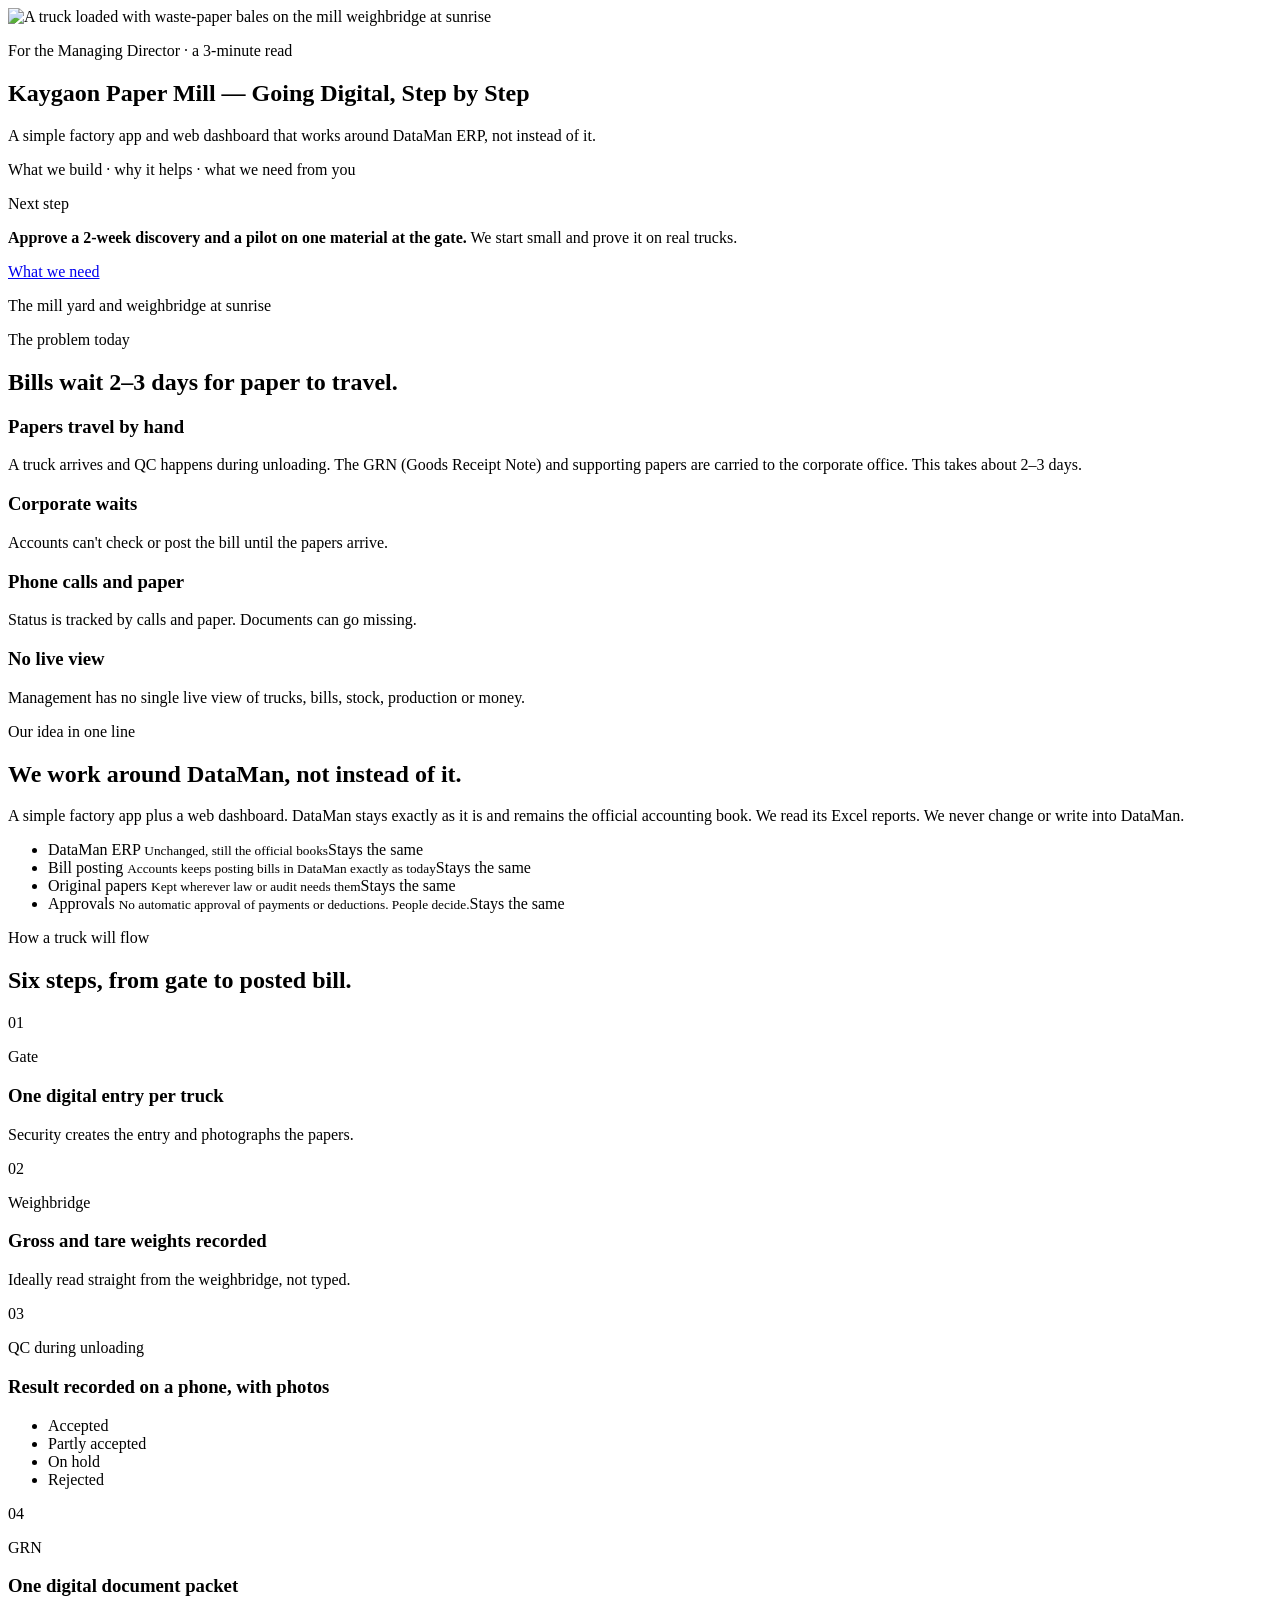
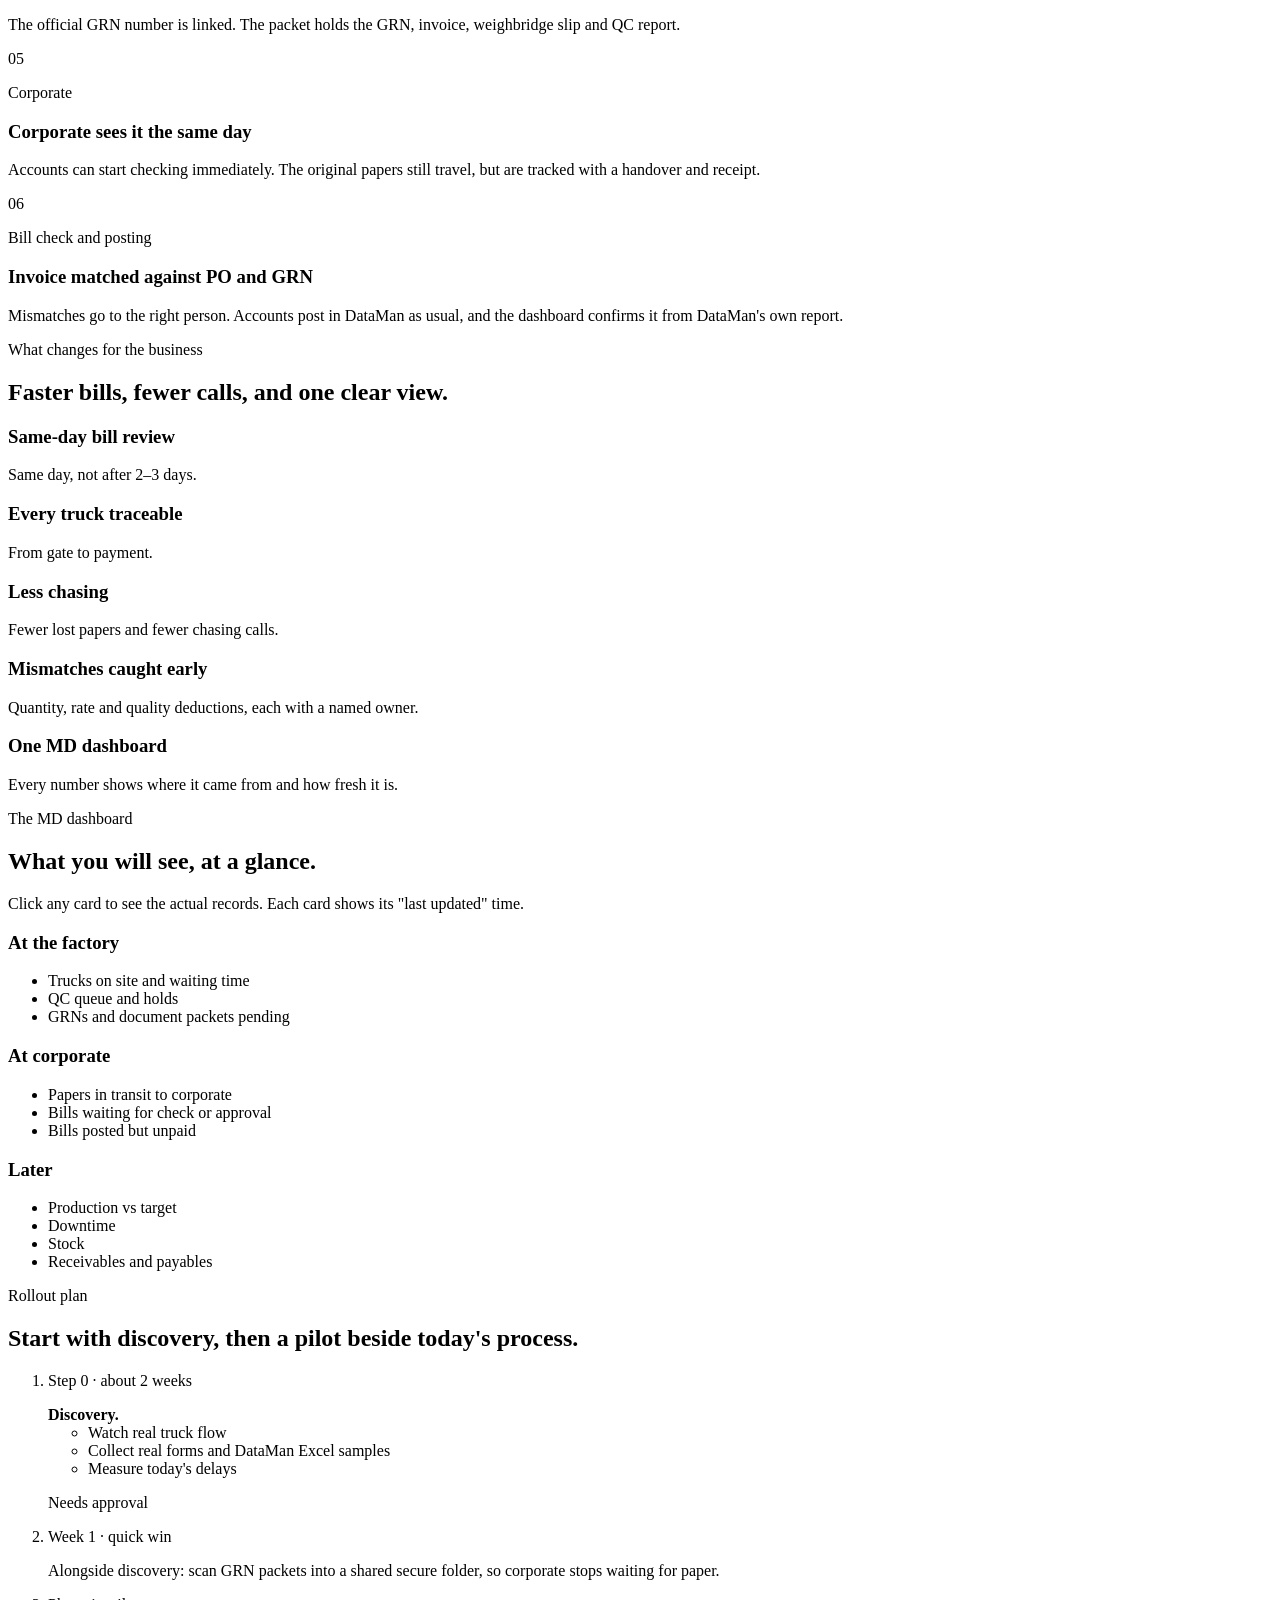
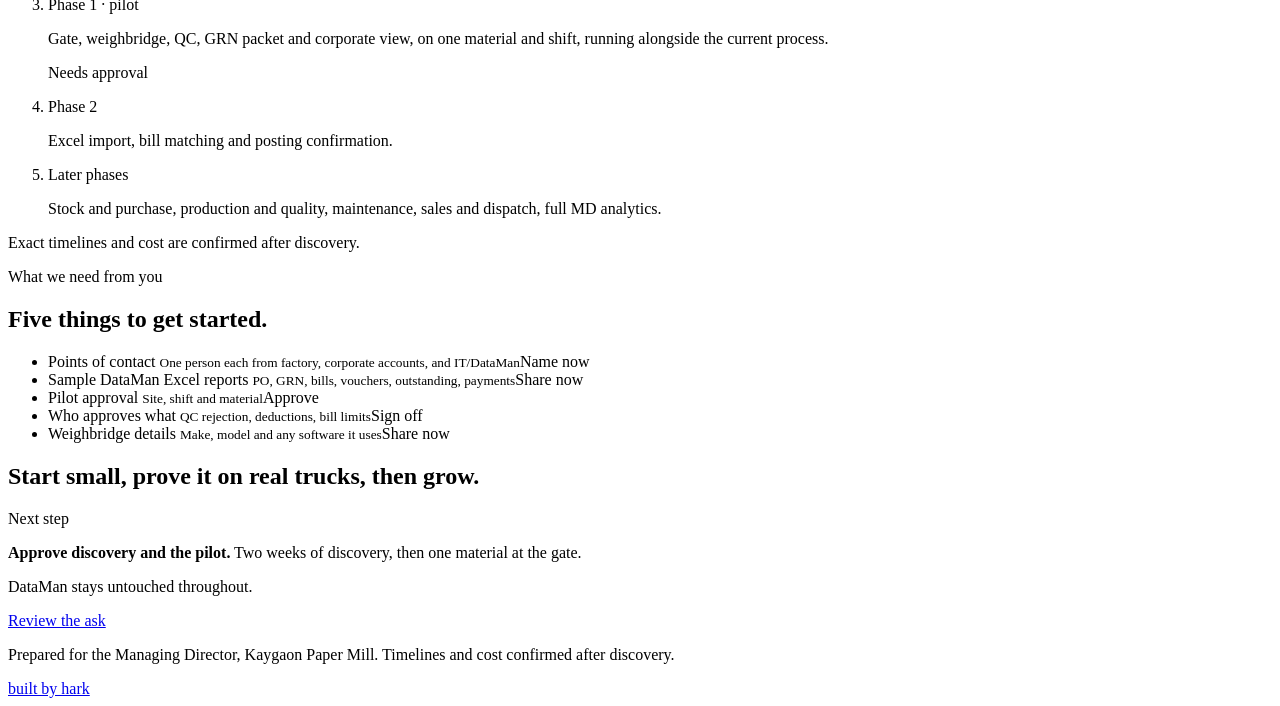
==== md-brief/index.html @ 624773ca "Add md-brief/index.html" ====
<!doctype html>
<html lang="en">
  <head>
    <meta charset="utf-8" />
    <meta name="viewport" content="width=device-width, initial-scale=1" />
    <title>Kaygaon Paper Mill Digitisation Plan</title>
    <link rel="preconnect" href="https://fonts.googleapis.com" />
    <link rel="preconnect" href="https://fonts.gstatic.com" crossorigin />
    <link
      rel="stylesheet"
      href="https://fonts.googleapis.com/css2?family=Geist:wght@400;500;600&family=Geist+Mono:wght@400&display=swap"
    />
    <link rel="stylesheet" href="hark.css" />
    <link rel="stylesheet" href="hark-hero.css" />
  </head>
  <body>
    <div class="page" id="top">
      <header class="nav glass" data-auto></header>
      <main class="main">
        <section class="hero">
          <img class="hero__img" src="hero.png" alt="A truck loaded with waste-paper bales on the mill weighbridge at sunrise" />
          <div class="hero__copy">
            <p class="hero__eyebrow">For the Managing Director · a 3-minute read</p>
            <h1>Kaygaon Paper Mill — Going Digital, Step by Step</h1>
            <p class="hero__sub">A simple factory app and web dashboard that works around DataMan ERP, not instead of it.</p>
            <p class="hero__meta">What we build · why it helps · what we need from you</p>
          </div>
          <aside class="callout" aria-label="Next step">
            <p class="callout__head"><span class="hark-mark" data-size="16"></span> Next step</p>
            <p class="callout__lead">
              <strong>Approve a 2-week discovery and a pilot on one material at the gate.</strong> We start small and prove it on real trucks.
            </p>
            <a class="btn" href="#ask">What we need</a>
          </aside>
          <p class="hero__credit">The mill yard and weighbridge at sunrise</p>
        </section>

        <section class="section" id="problem" data-nav="Problem">
          <div class="head">
            <p class="head__eyebrow">The problem today</p>
            <h2>Bills wait 2–3 days for paper to travel.</h2>
          </div>
          <div class="cards">
            <div>
              <h3>Papers travel by hand</h3>
              <p>A truck arrives and QC happens during unloading. The GRN (Goods Receipt Note) and supporting papers are carried to the corporate office. This takes about 2–3 days.</p>
            </div>
            <div>
              <h3>Corporate waits</h3>
              <p>Accounts can't check or post the bill until the papers arrive.</p>
            </div>
            <div>
              <h3>Phone calls and paper</h3>
              <p>Status is tracked by calls and paper. Documents can go missing.</p>
            </div>
            <div>
              <h3>No live view</h3>
              <p>Management has no single live view of trucks, bills, stock, production or money.</p>
            </div>
          </div>
        </section>

        <section class="section" id="idea" data-nav="Idea">
          <div class="head">
            <p class="head__eyebrow">Our idea in one line</p>
            <h2>We work around DataMan, not instead of it.</h2>
            <p class="head__sub">A simple factory app plus a web dashboard. DataMan stays exactly as it is and remains the official accounting book. We read its Excel reports. We never change or write into DataMan.</p>
          </div>
          <ul class="checklist">
            <li>
              <span class="checklist__item">DataMan ERP <small>Unchanged, still the official books</small></span
              ><span class="chip">Stays the same</span>
            </li>
            <li>
              <span class="checklist__item">Bill posting <small>Accounts keeps posting bills in DataMan exactly as today</small></span
              ><span class="chip">Stays the same</span>
            </li>
            <li>
              <span class="checklist__item">Original papers <small>Kept wherever law or audit needs them</small></span
              ><span class="chip">Stays the same</span>
            </li>
            <li>
              <span class="checklist__item">Approvals <small>No automatic approval of payments or deductions. People decide.</small></span
              ><span class="chip">Stays the same</span>
            </li>
          </ul>
        </section>

        <section class="section" id="flow" data-nav="Truck flow">
          <div class="head">
            <p class="head__eyebrow">How a truck will flow</p>
            <h2>Six steps, from gate to posted bill.</h2>
          </div>
          <div class="steps">
            <article class="step">
              <div class="step__intro"><p class="step__num">01</p><p class="step__eyebrow">Gate</p></div>
              <div>
                <h3>One digital entry per truck</h3>
                <p>Security creates the entry and photographs the papers.</p>
              </div>
            </article>
            <article class="step">
              <div class="step__intro"><p class="step__num">02</p><p class="step__eyebrow">Weighbridge</p></div>
              <div>
                <h3>Gross and tare weights recorded</h3>
                <p>Ideally read straight from the weighbridge, not typed.</p>
              </div>
            </article>
            <article class="step">
              <div class="step__intro"><p class="step__num">03</p><p class="step__eyebrow">QC during unloading</p></div>
              <div>
                <h3>Result recorded on a phone, with photos</h3>
                <ul class="step__pills">
                  <li>Accepted</li>
                  <li>Partly accepted</li>
                  <li>On hold</li>
                  <li>Rejected</li>
                </ul>
              </div>
            </article>
            <article class="step">
              <div class="step__intro"><p class="step__num">04</p><p class="step__eyebrow">GRN</p></div>
              <div>
                <h3>One digital document packet</h3>
                <p>The official GRN number is linked. The packet holds the GRN, invoice, weighbridge slip and QC report.</p>
              </div>
            </article>
            <article class="step">
              <div class="step__intro"><p class="step__num">05</p><p class="step__eyebrow">Corporate</p></div>
              <div>
                <h3>Corporate sees it the same day</h3>
                <p>Accounts can start checking immediately. The original papers still travel, but are tracked with a handover and receipt.</p>
              </div>
            </article>
            <article class="step">
              <div class="step__intro"><p class="step__num">06</p><p class="step__eyebrow">Bill check and posting</p></div>
              <div>
                <h3>Invoice matched against PO and GRN</h3>
                <p>Mismatches go to the right person. Accounts post in DataMan as usual, and the dashboard confirms it from DataMan's own report.</p>
              </div>
            </article>
          </div>
        </section>

        <section class="section" id="benefits" data-nav="Benefits">
          <div class="head">
            <p class="head__eyebrow">What changes for the business</p>
            <h2>Faster bills, fewer calls, and one clear view.</h2>
          </div>
          <div class="cards">
            <div>
              <h3>Same-day bill review</h3>
              <p class="quote">Same day, not after 2–3 days.</p>
            </div>
            <div>
              <h3>Every truck traceable</h3>
              <p>From gate to payment.</p>
            </div>
            <div>
              <h3>Less chasing</h3>
              <p>Fewer lost papers and fewer chasing calls.</p>
            </div>
            <div>
              <h3>Mismatches caught early</h3>
              <p>Quantity, rate and quality deductions, each with a named owner.</p>
            </div>
            <div>
              <h3>One MD dashboard</h3>
              <p>Every number shows where it came from and how fresh it is.</p>
            </div>
          </div>
        </section>

        <section class="section" id="dashboard" data-nav="Dashboard">
          <div class="head">
            <p class="head__eyebrow">The MD dashboard</p>
            <h2>What you will see, at a glance.</h2>
            <p class="head__sub">Click any card to see the actual records. Each card shows its "last updated" time.</p>
          </div>
          <div class="cards">
            <div>
              <h3>At the factory</h3>
              <ul>
                <li>Trucks on site and waiting time</li>
                <li>QC queue and holds</li>
                <li>GRNs and document packets pending</li>
              </ul>
            </div>
            <div>
              <h3>At corporate</h3>
              <ul>
                <li>Papers in transit to corporate</li>
                <li>Bills waiting for check or approval</li>
                <li>Bills posted but unpaid</li>
              </ul>
            </div>
            <div>
              <h3>Later</h3>
              <ul>
                <li>Production vs target</li>
                <li>Downtime</li>
                <li>Stock</li>
                <li>Receivables and payables</li>
              </ul>
            </div>
          </div>
        </section>

        <section class="section" id="rollout" data-nav="Rollout">
          <div class="head">
            <p class="head__eyebrow">Rollout plan</p>
            <h2>Start with discovery, then a pilot beside today's process.</h2>
          </div>
          <ol class="timeline">
            <li class="is-current">
              <p class="timeline__when">Step 0 · about 2 weeks</p>
              <div class="timeline__what">
                <strong>Discovery.</strong>
                <ul>
                  <li>Watch real truck flow</li>
                  <li>Collect real forms and DataMan Excel samples</li>
                  <li>Measure today's delays</li>
                </ul>
              </div>
              <p><span class="chip chip--solid">Needs approval</span></p>
            </li>
            <li class="is-current">
              <p class="timeline__when">Week 1 · quick win</p>
              <div class="timeline__what">Alongside discovery: scan GRN packets into a shared secure folder, so corporate stops waiting for paper.</div>
            </li>
            <li>
              <p class="timeline__when">Phase 1 · pilot</p>
              <div class="timeline__what">Gate, weighbridge, QC, GRN packet and corporate view, on one material and shift, running alongside the current process.</div>
              <p><span class="chip">Needs approval</span></p>
            </li>
            <li>
              <p class="timeline__when">Phase 2</p>
              <div class="timeline__what">Excel import, bill matching and posting confirmation.</div>
            </li>
            <li>
              <p class="timeline__when">Later phases</p>
              <div class="timeline__what">Stock and purchase, production and quality, maintenance, sales and dispatch, full MD analytics.</div>
            </li>
          </ol>
          <p class="fineprint">Exact timelines and cost are confirmed after discovery.</p>
        </section>

        <section class="section" id="ask" data-nav="Our ask">
          <div class="head">
            <p class="head__eyebrow">What we need from you</p>
            <h2>Five things to get started.</h2>
          </div>
          <ul class="checklist">
            <li>
              <span class="checklist__item">Points of contact <small>One person each from factory, corporate accounts, and IT/DataMan</small></span
              ><span class="chip chip--solid">Name now</span>
            </li>
            <li>
              <span class="checklist__item">Sample DataMan Excel reports <small>PO, GRN, bills, vouchers, outstanding, payments</small></span
              ><span class="chip chip--solid">Share now</span>
            </li>
            <li>
              <span class="checklist__item">Pilot approval <small>Site, shift and material</small></span
              ><span class="chip chip--solid">Approve</span>
            </li>
            <li>
              <span class="checklist__item">Who approves what <small>QC rejection, deductions, bill limits</small></span
              ><span class="chip chip--solid">Sign off</span>
            </li>
            <li>
              <span class="checklist__item">Weighbridge details <small>Make, model and any software it uses</small></span
              ><span class="chip chip--solid">Share now</span>
            </li>
          </ul>
        </section>

        <section class="section" id="next" data-nav="Next step">
          <div class="head">
            <h2>Start small, prove it on real trucks, then grow.</h2>
          </div>
          <aside class="callout" aria-label="Next step">
            <p class="callout__head">Next step</p>
            <p class="callout__lead"><strong>Approve discovery and the pilot.</strong> Two weeks of discovery, then one material at the gate.</p>
            <p class="fineprint">DataMan stays untouched throughout.</p>
            <a class="btn" href="#ask">Review the ask</a>
          </aside>
        </section>
      </main>
      <footer class="foot">
        <p>Prepared for the Managing Director, Kaygaon Paper Mill. Timelines and cost confirmed after discovery.</p>
        <nav aria-label="Back to sections" data-auto></nav>
        <a class="badge" href="https://hark.com/" target="_blank" rel="noopener"
          ><span class="hark-mark"></span><span>built by hark</span></a
        >
      </footer>
    </div>
    <script src="hark.js"></script>
  </body>
</html>
---- md-brief/hark-hero.css ----
.hero:not(:has(.hero__img)) { background-image: url("[data-uri]"); }
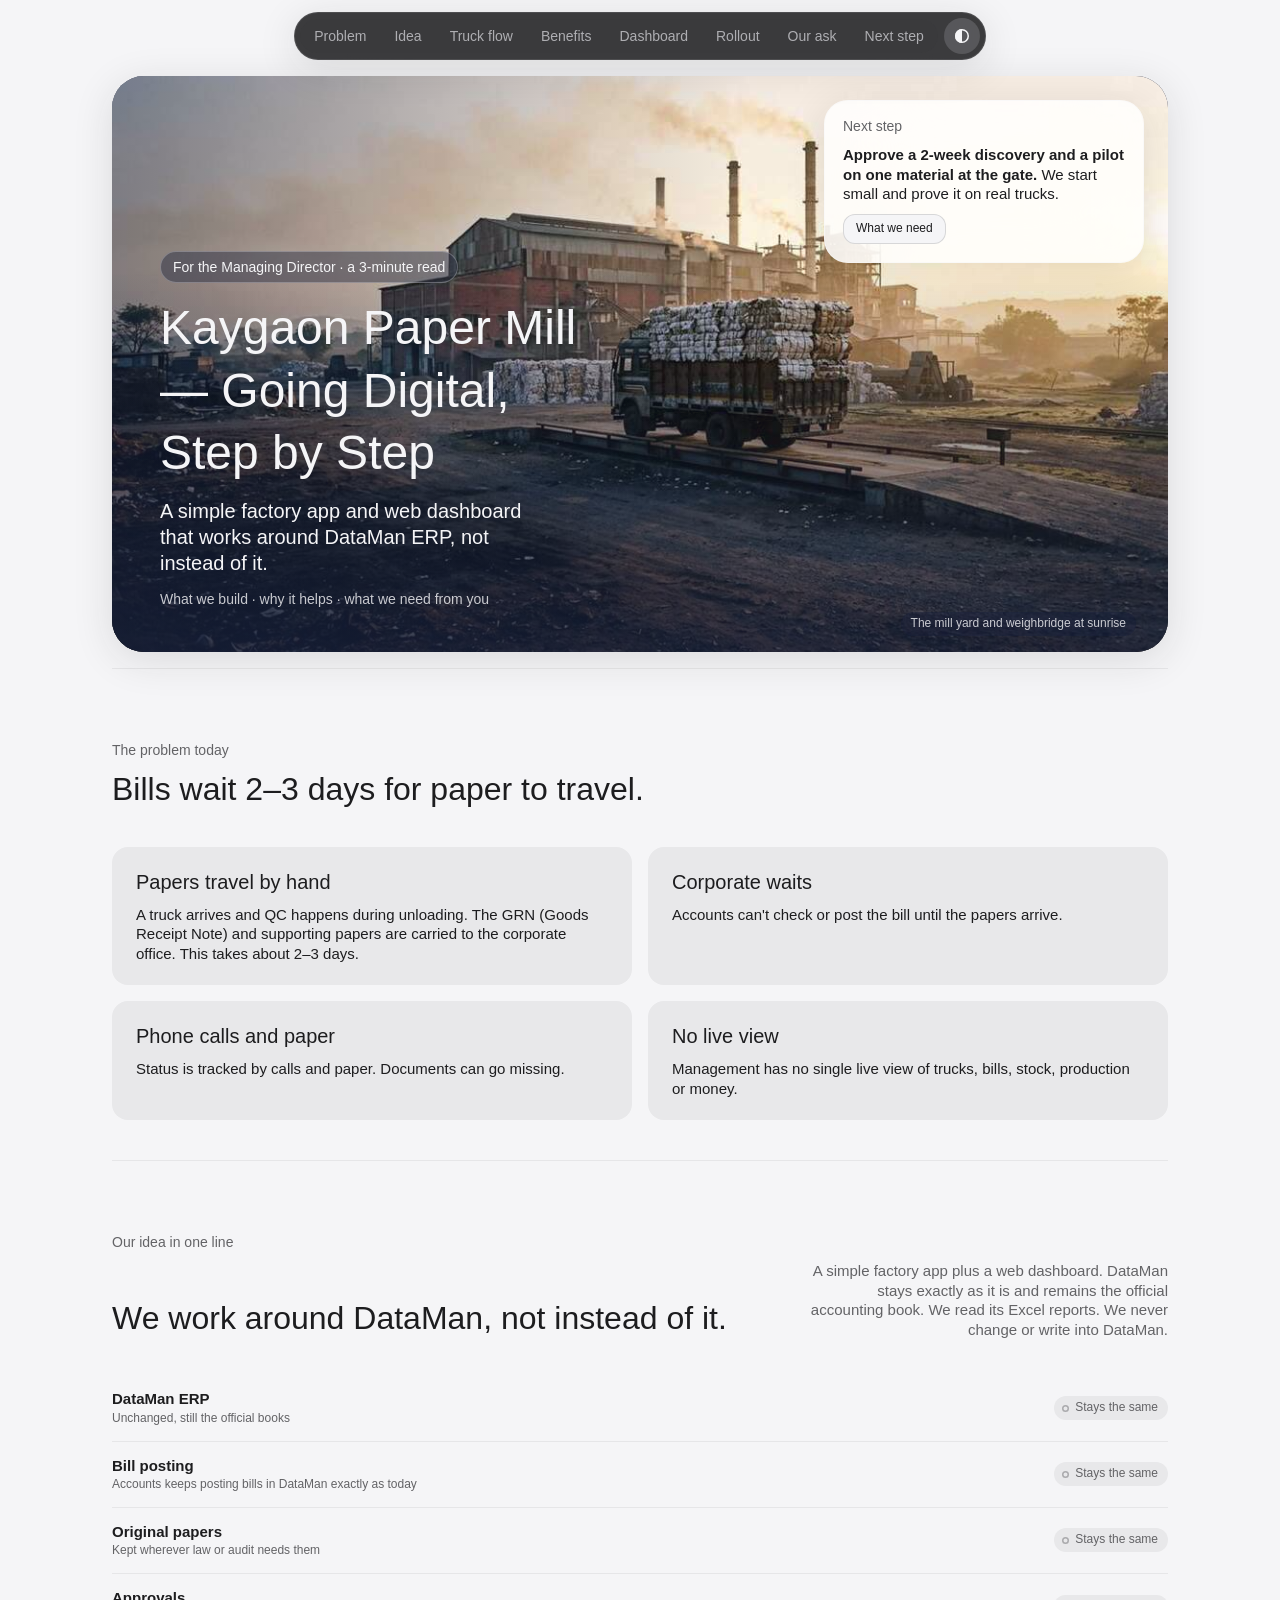
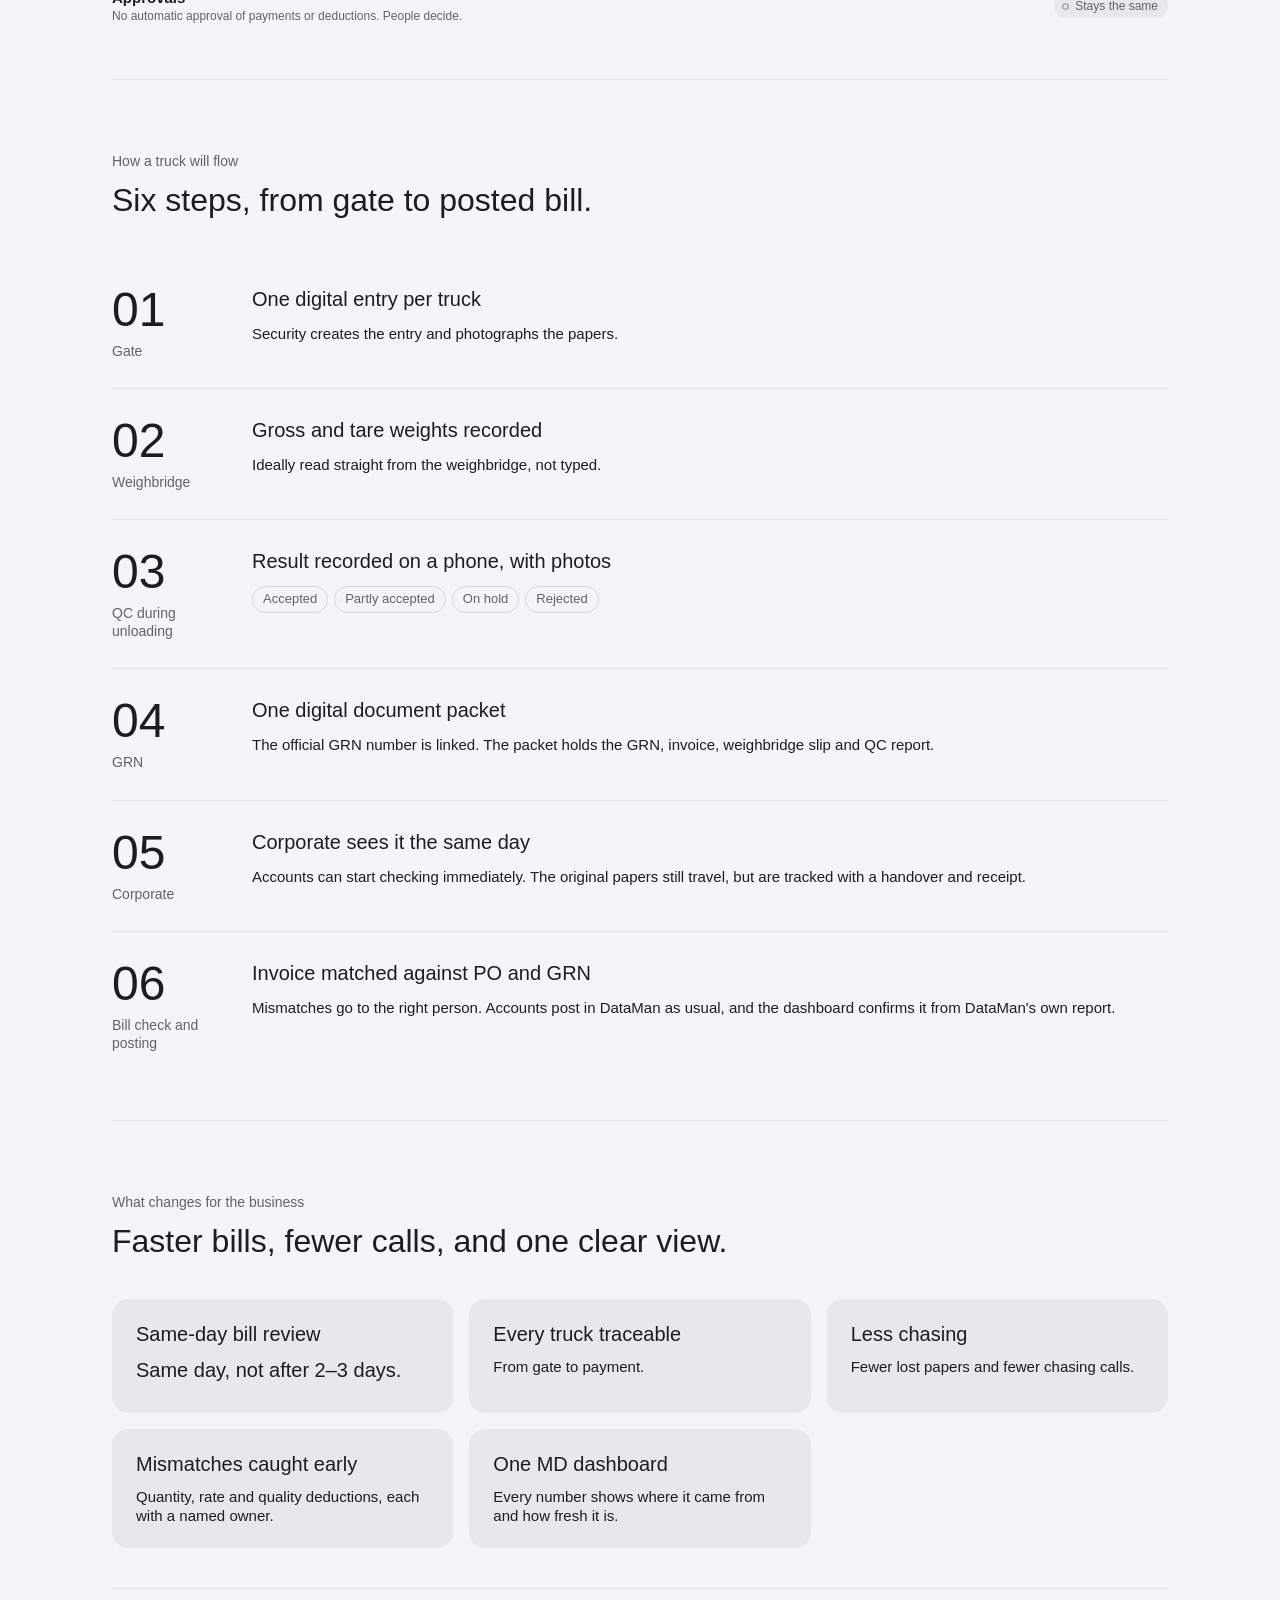
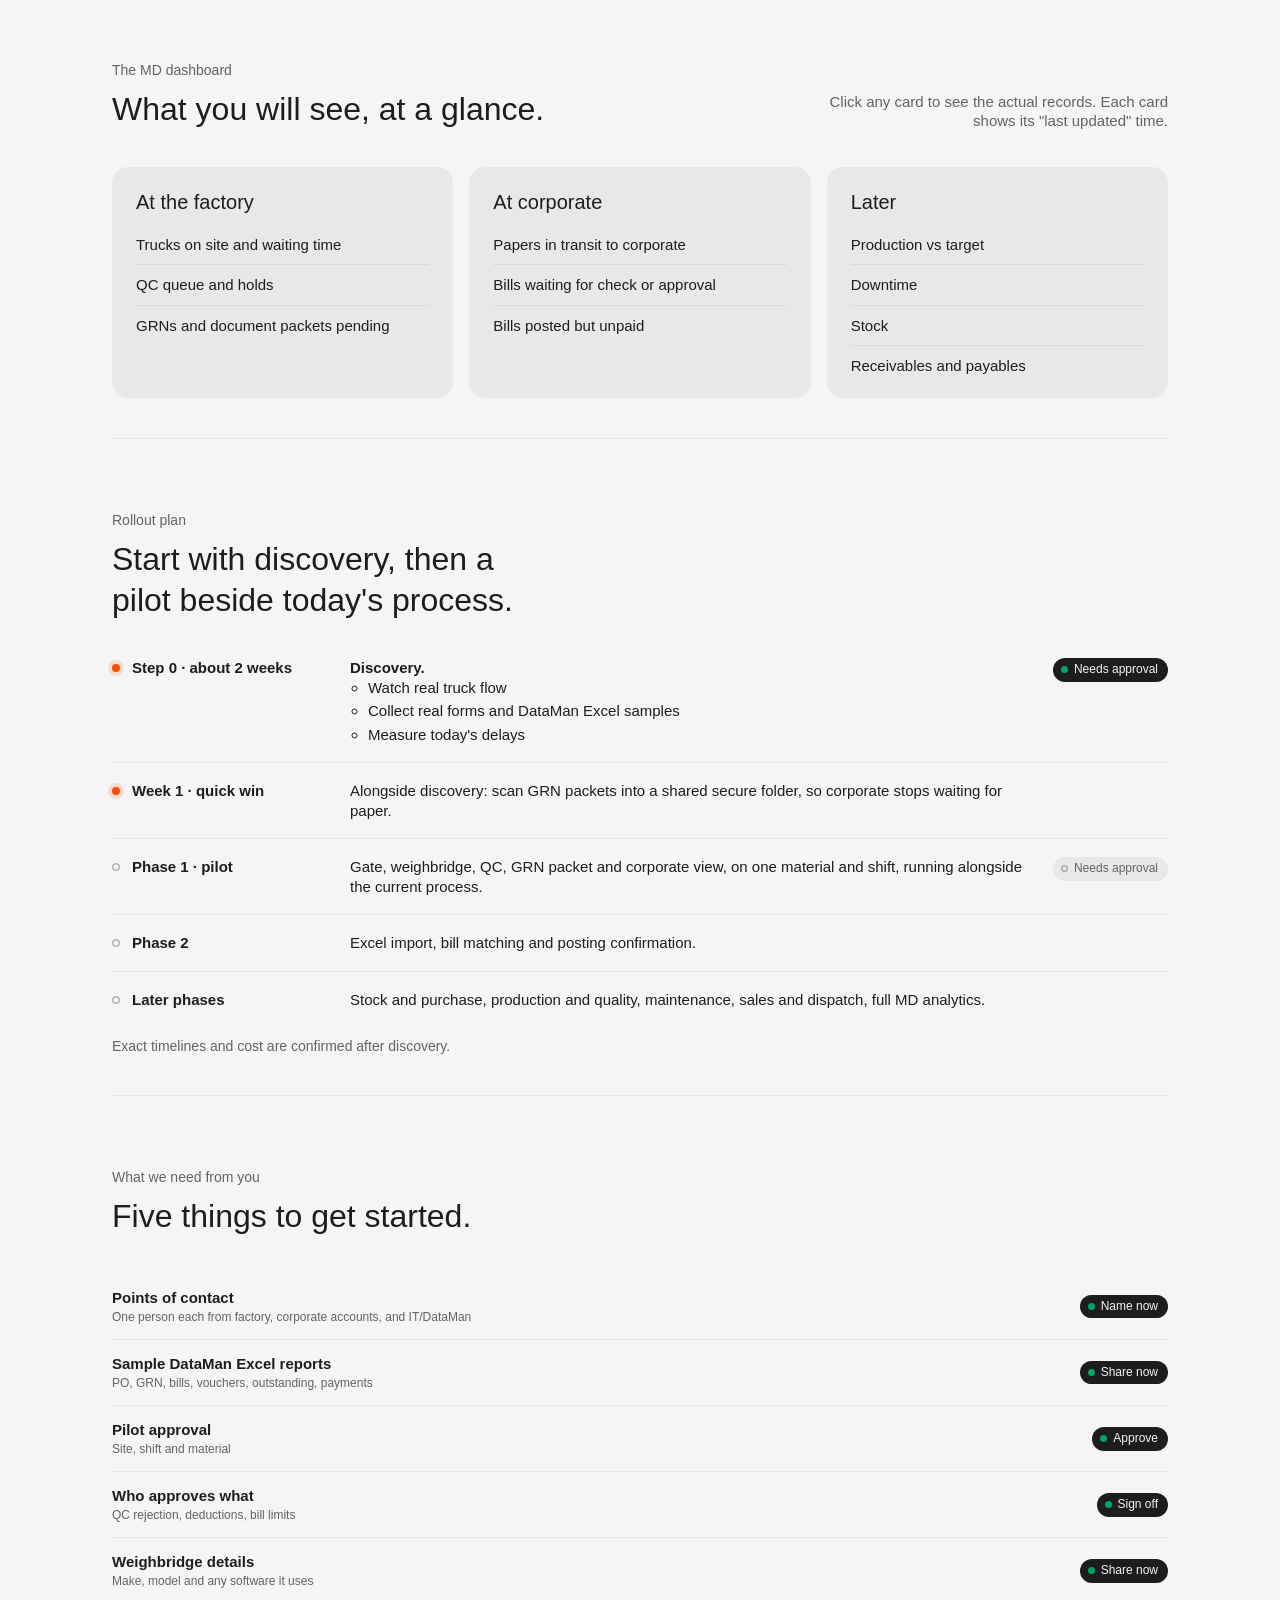
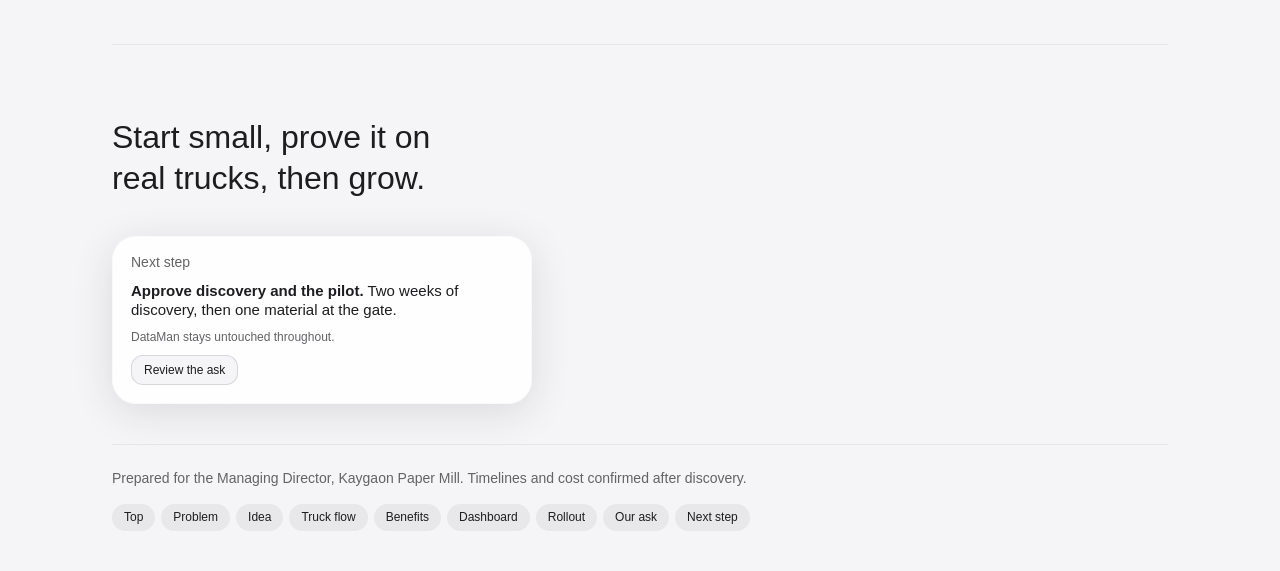
==== commit b8f3f08b: "Update md-brief/index.html" ====
--- a/md-brief/index.html
+++ b/md-brief/index.html
@@ -10,15 +10,15 @@
       rel="stylesheet"
       href="https://fonts.googleapis.com/css2?family=Geist:wght@400;500;600&family=Geist+Mono:wght@400&display=swap"
     />
-    <link rel="stylesheet" href="hark.css" />
-    <link rel="stylesheet" href="hark-hero.css" />
+    <link rel="stylesheet" href="ui.css" />
+    <link rel="stylesheet" href="hero.css" />
   </head>
   <body>
     <div class="page" id="top">
       <header class="nav glass" data-auto></header>
       <main class="main">
         <section class="hero">
-          <img class="hero__img" src="hero.png" alt="A truck loaded with waste-paper bales on the mill weighbridge at sunrise" />
+          <img class="hero__img" src="hero.jpg" alt="A truck loaded with waste-paper bales on the mill weighbridge at sunrise" />
           <div class="hero__copy">
             <p class="hero__eyebrow">For the Managing Director · a 3-minute read</p>
             <h1>Kaygaon Paper Mill — Going Digital, Step by Step</h1>
@@ -26,7 +26,7 @@
             <p class="hero__meta">What we build · why it helps · what we need from you</p>
           </div>
           <aside class="callout" aria-label="Next step">
-            <p class="callout__head"><span class="hark-mark" data-size="16"></span> Next step</p>
+            <p class="callout__head">Next step</p>
             <p class="callout__lead">
               <strong>Approve a 2-week discovery and a pilot on one material at the gate.</strong> We start small and prove it on real trucks.
             </p>
@@ -289,11 +289,8 @@
       <footer class="foot">
         <p>Prepared for the Managing Director, Kaygaon Paper Mill. Timelines and cost confirmed after discovery.</p>
         <nav aria-label="Back to sections" data-auto></nav>
-        <a class="badge" href="https://hark.com/" target="_blank" rel="noopener"
-          ><span class="hark-mark"></span><span>built by hark</span></a
-        >
       </footer>
     </div>
-    <script src="hark.js"></script>
+    <script src="ui.js"></script>
   </body>
 </html>
--- a/md-brief/ui.css
+++ b/md-brief/ui.css
@@ -0,0 +1,689 @@
+/* Design tokens and component styles. Each component's rules follow its @component comment. style-gates: data */
+
+/* @component foundations */
+:root {
+  color-scheme: light dark;
+
+  --text-primary: light-dark(#1d1d1f, #f5f5f7);         /* body text */
+  --text-secondary: light-dark(#636366, #a1a1a6);       /* supporting grey text */
+  --text-tertiary: light-dark(#1d1d1f4d, #f5f5f74d);    /* hollow dots, faint marks; never body text */
+  --text-primary-on: light-dark(#f5f5f7, #1d1d1f);      /* text on --fill-primary */
+  --text-secondary-on: light-dark(#aeaeb2, #5c5c60);    /* grey text on --fill-primary */
+  --fill-primary: light-dark(#1d1d1f, #f5f5f7);         /* the strong fill: solid chips, the nav, the badge */
+  --fill-primary-on: light-dark(#f5f5f7, #1d1d1f);      /* the page background */
+  --fill-secondary: light-dark(#1d1d1f80, #f5f5f780);
+  --fill-tertiary: light-dark(#e8e8ea, #2a2a2d);        /* the grey card, panel and row tint */
+  --fill-segment: light-dark(#3a3a3c, #e2e2e4);         /* the nav's tab track */
+  --fill-system-green: #00a665;                         /* status: done, ready */
+  --fill-system-orange: #ff4d00;                        /* status: now, current */
+  --fill-system-red: light-dark(#da2f35, #f1555b);      /* status: blocked, error */
+  --transparent-primary: light-dark(#1d1d1f4d, #f5f5f74d);
+  --stroke-primary: light-dark(#1d1d1f24, #f5f5f724);   /* strong hairline */
+  --stroke-secondary: light-dark(#1d1d1f12, #f5f5f712); /* faint hairline between rows */
+  --stroke-primary-on: light-dark(#f5f5f71a, #1d1d1f1a);
+  --stroke-composer: light-dark(#f5f5f780, #1d1d1f80);  /* the callout's glass edge */
+  --stroke-system-orange: #ff4d0026;
+  --hover-wash: light-dark(#1d1d1f0d, #f5f5f70d);
+  --hover-wash-primary-on: light-dark(#f9f9fa26, #1d1d1f14);
+
+  /* The hero is light text over a dark photo in both themes. */
+  --hero-surface: #161f39;
+  --hero-text: #f5f5f7;
+  --hero-text-muted: #f5f5f7cc;
+  --hero-scrim-strong: rgb(22 31 57 / 0.78);
+  --hero-scrim-soft: rgb(22 31 57 / 0.3);
+  --hero-scrim-side: rgb(22 31 57 / 0.45);
+  --hero-glass: rgb(22 31 57 / 0.42);
+  --hero-glass-faint: rgb(22 31 57 / 0.35);
+  --hero-glass-stroke: rgb(245 245 247 / 0.28);
+
+  --mat-regular: light-dark(rgb(255 255 255 / 0.56), rgb(29 29 31 / 0.55));
+  --mat-thin: light-dark(rgb(255 255 255 / 0.22), rgb(29 29 31 / 0.4));
+  --mat-agent: light-dark(rgb(255 255 255 / 0.84), rgb(29 29 31 / 0.66));
+  --mat-inverse: color-mix(in srgb, var(--fill-primary) 86%, transparent);  /* the nav: dark on light, light on dark */
+  --ui-blur: blur(50px) saturate(1.6);
+  --ui-shadow: 0 8px 40px #1d1d1f1f;
+
+  --sans: "GT Standard", "GT Standard L", "Geist", -apple-system, BlinkMacSystemFont, "Helvetica Neue", sans-serif;
+  --lh: 1.3;                                            /* every text style is 130% */
+  --weight-light: 300;
+  --weight-regular: 400;
+  --weight-medium: 500;
+  --weight-bold: 600;
+  --size-caption: 12px;                                 /* the smallest text allowed */
+  --size-meta: 13px;
+  --size-small: 14px;
+  --size-body: 15px;
+  --size-prose: 16px;
+  --size-heading: 20px;
+  --size-figure: clamp(24px, 3vw, 32px);
+  --size-title: clamp(26px, 3vw, 32px);
+  --size-display: clamp(34px, 5vw, 48px);
+  --size-lede: clamp(16px, 1.7vw, 20px);
+
+  --type-caption: var(--weight-regular) var(--size-caption)/var(--lh) var(--sans);
+  --type-tag: var(--weight-medium) var(--size-caption)/var(--lh) var(--sans);
+  --type-small: var(--weight-regular) var(--size-small)/var(--lh) var(--sans);
+  --type-label: var(--weight-medium) var(--size-small)/var(--lh) var(--sans);
+  --type-body: var(--weight-regular) var(--size-body)/var(--lh) var(--sans);
+  --type-body-strong: var(--weight-medium) var(--size-body)/var(--lh) var(--sans);
+  --type-heading: var(--weight-medium) var(--size-heading)/var(--lh) var(--sans);
+  --type-lede: var(--weight-medium) var(--size-lede)/var(--lh) var(--sans);
+  --type-figure: var(--weight-regular) var(--size-figure)/var(--lh) var(--sans);
+  --type-title: var(--weight-regular) var(--size-title)/var(--lh) var(--sans);
+  --type-display: var(--weight-medium) var(--size-display)/var(--lh) var(--sans);
+  --type-numeral: var(--weight-regular) 48px/1 var(--sans);
+
+  --r-s: 12px;
+  --r-m: 16px;
+  --r-l: 24px;
+  --r-xl: 32px;
+  --r-pill: 100px;
+
+  --ease-out: cubic-bezier(0.23, 1, 0.32, 1);
+  --dur-quick: 160ms;
+  --dur-draw: 1400ms;
+
+  --page-max: 1120px;
+  --gutter: clamp(16px, 3vw, 32px);                     /* the page's side padding */
+  --tap: 44px;                                          /* the smallest touch target */
+}
+:root[data-theme="light"] { color-scheme: light; }
+:root[data-theme="dark"] { color-scheme: dark; }
+
+* { box-sizing: border-box; }
+html { -webkit-text-size-adjust: 100%; scroll-behavior: smooth; }
+@media (prefers-reduced-motion: reduce) { html { scroll-behavior: auto; } }
+
+body {
+  margin: 0;
+  background: var(--fill-primary-on);
+  color: var(--text-primary);
+  font: var(--type-body);
+  -webkit-font-smoothing: antialiased;
+  overflow-x: hidden;
+}
+
+img { max-width: 100%; display: block; }
+figure { margin-inline: 0; }
+a { color: inherit; }
+b, strong { font-weight: var(--weight-bold); }
+p { margin: 0; text-wrap: pretty; }
+h1, h2, h3 { margin: 0; text-wrap: balance; }
+small { font-size: max(var(--size-caption), 0.85em); }
+.sub { color: var(--text-secondary); }
+
+:focus-visible { outline: 2px solid var(--fill-primary); outline-offset: 3px; border-radius: 6px; }
+
+/* @component page */
+.page {
+  max-width: var(--page-max);
+  margin: 0 auto;
+  padding-inline: var(--gutter);
+  padding-block: 12px 40px;
+  display: grid;
+  grid-template-columns: minmax(0, 1fr);
+  gap: 16px;
+}
+.main { display: grid; grid-template-columns: minmax(0, 1fr); gap: 16px; min-width: 0; }
+
+.glass {
+  background: var(--mat-inverse);
+  -webkit-backdrop-filter: var(--ui-blur);
+  backdrop-filter: var(--ui-blur);
+  border: 1px solid var(--stroke-primary-on);
+}
+.nav {
+  position: sticky;
+  top: calc(env(safe-area-inset-top, 0px) + 12px);
+  z-index: 20;
+  justify-self: center;
+  max-width: 100%;
+  display: flex;
+  align-items: center;
+  gap: 6px;
+  padding: 5px;
+  border-radius: var(--r-pill);
+  box-shadow: var(--ui-shadow);
+}
+.nav :focus-visible { outline-color: var(--fill-primary-on); }
+.seg {
+  display: flex;
+  min-width: 0;
+  overflow-x: auto;
+  scrollbar-width: none;
+  border-radius: var(--r-pill);
+  background: var(--fill-segment);
+}
+.seg::-webkit-scrollbar { display: none; }
+.seg a {
+  flex: none;
+  padding: 8px 14px;
+  border-radius: var(--r-pill);
+  font: var(--type-label);
+  color: var(--text-secondary-on);
+  text-decoration: none;
+  white-space: nowrap;
+}
+.seg a:hover { color: var(--text-primary-on); }
+/* The active tab carries its own fill so its text is measured against it. */
+.seg a[aria-current="true"] { background: var(--fill-primary-on); color: var(--text-primary); }
+.theme-btn {
+  flex: none;
+  width: 36px; height: 36px;
+  display: grid;
+  place-items: center;
+  border: 0;
+  border-radius: 50%;
+  background: var(--hover-wash-primary-on);
+  color: var(--text-primary-on);
+  cursor: pointer;
+}
+.theme-btn:hover { box-shadow: inset 0 0 0 100px var(--hover-wash-primary-on); }
+.theme-btn::before { content: ""; width: 14px; height: 14px; border-radius: 50%; box-shadow: inset 0 0 0 1.5px currentColor; background: linear-gradient(to right, light-dark(currentColor, transparent) 50%, light-dark(transparent, currentColor) 50%); }
+@media (max-width: 599px) {
+  .seg a { display: flex; align-items: center; min-height: var(--tap); }
+  .theme-btn { width: var(--tap); height: var(--tap); }
+}
+
+/* @component footer */
+.foot {
+  display: flex;
+  flex-wrap: wrap;
+  align-items: center;
+  justify-content: space-between;
+  gap: 16px 24px;
+  padding-top: 24px;
+  border-top: 1px solid var(--stroke-secondary);
+  font-size: var(--size-small);
+  color: var(--text-secondary);
+}
+.foot strong { color: var(--text-primary); }
+.foot nav { display: flex; flex-wrap: wrap; gap: 6px; }
+.foot nav a {
+  padding: 6px 12px;
+  border-radius: var(--r-pill);
+  background: var(--fill-tertiary);
+  color: var(--text-primary);
+  font: var(--type-tag);
+  text-decoration: none;
+}
+.foot nav a:hover { box-shadow: inset 0 0 0 100px var(--hover-wash); }
+.badge {
+  display: inline-flex;
+  align-items: center;
+  gap: 10px;
+  padding: 12px 16px;
+  border-radius: var(--r-xl);
+  background: var(--fill-primary);
+  color: var(--text-primary-on);
+  box-shadow: var(--ui-shadow);
+  font: var(--weight-medium) var(--size-body)/1.1 var(--sans);
+  text-decoration: none;
+}
+.badge:hover { box-shadow: var(--ui-shadow), inset 0 0 0 100px var(--hover-wash-primary-on); }
+.brand-mark { display: inline-grid; place-items: center; }
+.brand-mark svg { display: block; }
+@media (max-width: 599px) {
+  .foot nav a { display: inline-flex; align-items: center; min-height: var(--tap); min-width: var(--tap); }
+  .badge { min-height: var(--tap); }
+}
+
+/* @component chip */
+.chip {
+  display: inline-flex;
+  align-items: center;
+  gap: 6px;
+  padding: 4px 10px 4px 8px;
+  border-radius: var(--r-pill);
+  font: var(--type-tag);
+  max-width: 100%;
+  background: var(--fill-tertiary);
+  color: var(--text-secondary);
+  vertical-align: middle;
+}
+.chip::before {
+  content: "";
+  width: 7px; height: 7px;
+  border-radius: 50%;
+  flex: none;
+  box-shadow: inset 0 0 0 1.5px var(--text-tertiary);
+}
+.chip--solid { background: var(--fill-primary); color: var(--text-primary-on); }
+.chip--solid::before { background: var(--fill-system-green); box-shadow: none; }
+td .chip { white-space: nowrap; }
+/* @component dot */
+.dot {
+  display: inline-flex;
+  align-items: center;
+  gap: 6px;
+  margin-top: 4px;
+  font: var(--type-tag);
+  color: var(--text-primary);
+}
+.dot::before { content: ""; width: 7px; height: 7px; border-radius: 50%; background: var(--fill-system-green); }
+tbody th .dot { display: flex; width: fit-content; }
+/* @component pill */
+.pill {
+  display: inline-block;
+  padding: 1px 8px;
+  border-radius: var(--r-pill);
+  background: var(--fill-tertiary);
+  color: var(--text-secondary);
+  font: var(--type-tag);
+  white-space: normal;
+  vertical-align: 1px;
+}
+/* @component button, link and links */
+.btn {
+  display: inline-flex;
+  align-items: center;
+  gap: 6px;
+  min-height: 30px;
+  padding: 5px 12px;
+  border-radius: var(--r-s);
+  background: var(--fill-primary-on);
+  color: var(--text-primary);
+  border: 1px solid var(--stroke-primary);
+  font: var(--type-tag);
+  text-decoration: none;
+  max-width: 100%;
+  transition: box-shadow var(--dur-quick) ease;
+}
+.btn:hover { box-shadow: inset 0 0 0 100px var(--hover-wash); }
+.btn[target="_blank"]::after { content: "\2197"; font-size: 11px; color: var(--text-secondary); }
+.link {
+  color: var(--text-primary);
+  text-decoration: underline;
+  text-decoration-color: var(--stroke-primary);
+  text-underline-offset: 3px;
+  max-width: 100%;
+  overflow-wrap: anywhere;
+}
+.link:hover { text-decoration-color: currentColor; }
+.links { display: flex; flex-wrap: wrap; gap: 8px; }
+@media (pointer: coarse), (max-width: 599px) { .btn { min-height: var(--tap); padding-inline: 14px; } }
+@media (max-width: 599px) {
+  .link { display: inline-flex; align-items: center; min-width: var(--tap); min-height: var(--tap); margin: -13px 0; vertical-align: middle; }
+}
+/* @component text and fineprint */
+.prose { display: grid; gap: 12px; max-width: 68ch; font-size: var(--size-prose); }
+.fineprint { font-size: var(--size-small); color: var(--text-secondary); max-width: 70ch; }
+/* @component hero */
+.hero {
+  position: relative;
+  min-height: clamp(460px, 64vh, 660px);
+  border-radius: var(--r-xl);
+  overflow: hidden;
+  display: flex;
+  align-items: flex-end;
+  color: var(--hero-text);
+  isolation: isolate;
+  box-shadow: var(--ui-shadow);
+  background: var(--hero-surface);
+}
+/* Without a photo the hero is as tall as its copy, so the callout sits beside the copy instead of over it. */
+.hero:not(:has(.hero__img)) { min-height: 0; background: var(--hero-surface) center / cover no-repeat; }
+.hero:not(:has(.hero__img))::after { background: linear-gradient(to right, var(--hero-scrim-side) 0%, transparent 60%); }
+@media (min-width: 761px) {
+  .hero:not(:has(.hero__img)) > .callout { position: static; flex: none; align-self: flex-start; margin: clamp(16px, 2.4vw, 24px) clamp(16px, 2.4vw, 24px) clamp(16px, 2.4vw, 24px) auto; }
+}
+.hero__img {
+  position: absolute;
+  inset: 0;
+  width: 100%;
+  height: 100%;
+  object-fit: cover;
+  object-position: 40% 60%;
+  z-index: -2;
+}
+.hero::after {
+  content: "";
+  position: absolute;
+  inset: 0;
+  z-index: -1;
+  background:
+    linear-gradient(to top, var(--hero-scrim-strong) 0%, var(--hero-scrim-soft) 42%, transparent 66%),
+    linear-gradient(to right, var(--hero-scrim-side) 0%, transparent 60%);
+}
+.hero__copy {
+  display: grid;
+  gap: 14px;
+  max-width: 40rem;
+  padding: clamp(24px, 4vw, 48px);
+  padding-bottom: clamp(28px, 3.4vw, 44px);
+}
+.hero__eyebrow {
+  justify-self: start;
+  padding: 6px 12px;
+  border-radius: var(--r-pill);
+  background: var(--hero-glass);
+  border: 1px solid var(--hero-glass-stroke);
+  -webkit-backdrop-filter: var(--ui-blur);
+  backdrop-filter: var(--ui-blur);
+  font: var(--type-label);
+}
+.hero h1 { font: var(--type-display); letter-spacing: 0; }
+.hero h1 em { font-style: normal; }
+.hero__sub { font: var(--type-lede); max-width: 34ch; }
+.hero__meta { font-size: var(--size-small); color: var(--hero-text-muted); }
+.hero__credit {
+  position: absolute;
+  right: clamp(20px, 3vw, 32px);
+  bottom: 16px;
+  padding: 4px 10px;
+  border-radius: var(--r-pill);
+  background: var(--hero-glass-faint);
+  -webkit-backdrop-filter: var(--ui-blur);
+  backdrop-filter: var(--ui-blur);
+  font: var(--type-caption);
+  color: var(--hero-text-muted);
+}
+.hero > .callout {
+  position: absolute;
+  top: clamp(16px, 2.4vw, 24px);
+  right: clamp(16px, 2.4vw, 24px);
+  width: min(320px, calc(100% - 32px));
+}
+@media (max-width: 760px) {
+  .hero { flex-direction: column; justify-content: flex-end; align-items: stretch; min-height: 0; }
+  .hero__img { object-position: 22% 50%; }
+  .hero__copy { padding-top: 260px; padding-bottom: 28px; }
+  .hero:not(:has(.hero__img)) .hero__copy { padding-top: clamp(24px, 4vw, 48px); }
+  .hero__credit { top: 16px; right: 16px; bottom: auto; }
+  .hero > .callout { position: static; width: auto; margin: 0 12px 12px; }
+}
+/* @component callout */
+.callout {
+  max-width: 420px;
+  display: grid;
+  gap: 10px;
+  padding: 16px 18px 18px;
+  border-radius: var(--r-l);
+  background: var(--mat-agent);
+  -webkit-backdrop-filter: var(--ui-blur);
+  backdrop-filter: var(--ui-blur);
+  border: 1px solid var(--stroke-composer);
+  box-shadow: var(--ui-shadow);
+  color: var(--text-primary);
+  font-size: var(--size-small);
+}
+.callout__head { display: flex; align-items: center; gap: 8px; color: var(--text-secondary); font-weight: var(--weight-medium); }
+.callout__head svg { color: var(--text-primary); }
+.callout__lead { font-size: var(--size-body); }
+.callout .fineprint { font-size: var(--size-caption); }
+.callout .btn { justify-self: start; }
+/* @component stats */
+.stats { display: grid; grid-auto-flow: column; grid-auto-columns: minmax(0, 1fr); padding-top: 8px; }
+.stat {
+  display: grid;
+  grid-template-rows: 1fr auto;
+  gap: 4px;
+  padding: 12px 24px;
+  border-left: 1px solid var(--stroke-secondary);
+}
+.stat:first-child { border-left: 0; padding-left: 0; }
+.stat__fig { font: var(--type-figure); font-variant-numeric: tabular-nums; }
+.stat__label { font-size: var(--size-small); color: var(--text-secondary); }
+@media (max-width: 760px) {
+  .stats { grid-auto-flow: row; grid-template-columns: auto minmax(0, 1fr); column-gap: 12px; padding-top: 0; }
+  .stat { grid-column: 1 / -1; grid-template-columns: subgrid; align-items: baseline; gap: 12px; padding: 14px 0; border-left: 0; border-top: 1px solid var(--stroke-secondary); }
+  .stat:first-child { border-top: 0; }
+}
+/* @component section */
+.section {
+  padding-block: clamp(40px, 6vw, 72px) clamp(16px, 2vw, 24px);
+  border-top: 1px solid var(--stroke-secondary);
+  scroll-margin-top: calc(env(safe-area-inset-top, 0px) + 72px); /* Clears the sticky .nav: its top offset plus its tallest height, 56px. */
+  min-width: 0;
+}
+.section > * + * { margin-top: clamp(20px, 2.4vw, 28px); }
+.section > .head + * { margin-top: 0; }
+.head {
+  display: grid;
+  grid-template-columns: minmax(0, 1.65fr) minmax(0, 1fr);
+  gap: 10px 40px;
+  align-items: end;
+  margin-bottom: clamp(24px, 3vw, 36px);
+}
+.head__eyebrow { grid-column: 1 / -1; font: var(--type-label); color: var(--text-secondary); }
+.head h2 { font: var(--type-title); }
+.head__sub { justify-self: end; font-size: var(--size-body); color: var(--text-secondary); max-width: 44ch; text-align: right; }
+@media (max-width: 900px) { .head { grid-template-columns: 1fr; } .head__sub { justify-self: start; text-align: left; } }
+/* @component table */
+.table-wrap { margin-inline: -12px; padding-inline: 12px; overflow-x: auto; }
+table { width: 100%; border-collapse: collapse; font: var(--type-small); font-variant-numeric: tabular-nums; }
+caption { text-align: left; font: var(--type-caption); color: var(--text-secondary); padding: 0 0 10px; }
+th, td { text-align: left; vertical-align: top; padding: 12px; border-bottom: 1px solid var(--stroke-secondary); }
+th:first-child, td:first-child { padding-left: 0; }
+th:last-child, td:last-child { padding-right: 0; }
+thead th {
+  font: var(--type-tag);
+  color: var(--text-secondary);
+  border-bottom-color: var(--stroke-primary);
+  padding-top: 0;
+  padding-bottom: 8px;
+  white-space: nowrap;
+}
+tbody th { font-weight: var(--weight-bold); }
+tbody tr:last-child > * { border-bottom: 0; }
+.rowhead { white-space: nowrap; }
+td small, th small { display: block; font: var(--type-caption); color: var(--text-secondary); margin-top: 2px; }
+td.num { font-weight: var(--weight-bold); white-space: nowrap; }
+td.num small { white-space: normal; }
+.muted { color: var(--text-secondary); }
+tr.is-highlight > * { background: var(--fill-tertiary); }
+tr.is-highlight > :first-child { box-shadow: -12px 0 var(--fill-tertiary); }
+tr.is-highlight > :last-child { box-shadow: 12px 0 var(--fill-tertiary); }
+.after-table { margin-top: 20px; padding-inline: 12px; }
+@media (max-width: 599px) {
+  .table-wrap table, .table-wrap tbody, .table-wrap tr, .table-wrap th, .table-wrap td { display: block; }
+  .table-wrap thead { display: none; }
+  .table-wrap caption { display: block; text-align: left; }
+  .table-wrap tbody tr { padding: 12px 0; border-bottom: 1px solid var(--stroke-secondary); }
+  .table-wrap tbody tr.is-highlight { margin-inline: -12px; padding-inline: 12px; background: var(--fill-tertiary); }
+  .table-wrap tbody tr.is-highlight > * { background: none; box-shadow: none; }
+  .table-wrap tbody tr > * { border-bottom: 0; padding: 2px 0; }
+  .table-wrap tbody td.is-empty { display: none; }
+  .table-wrap tbody td[data-label] { display: grid; grid-template-columns: minmax(0, 8em) minmax(0, 1fr); column-gap: 12px; }
+  .table-wrap tbody td[data-label]::before { content: attr(data-label) " "; color: var(--text-secondary); font-size: var(--size-caption); }
+  .rowhead { white-space: normal; }
+}
+/* @component compare */
+.compare { margin-inline: -12px; overflow-x: auto; scroll-snap-type: x mandatory; }
+.compare table { table-layout: fixed; min-width: calc(var(--compare-cols, 3) * 200px); }
+.compare th, .compare td { scroll-snap-align: start; padding-inline: 12px; }
+.compare thead th { font: var(--type-body-strong); color: var(--text-primary); white-space: normal; padding-top: 0; padding-bottom: 14px; border-bottom-color: var(--stroke-secondary); }
+/* On light tiles a white product backdrop blends into the grey. */
+.compare__media { position: relative; display: grid; grid-template: minmax(0, 1fr) / minmax(0, 1fr); place-items: center; width: 100%; aspect-ratio: 4 / 3; max-height: 240px; margin: 0 0 12px; padding: 16px; border-radius: var(--r-m); background: var(--fill-tertiary); }
+.compare__media img { max-width: 100%; max-height: 100%; mix-blend-mode: multiply; }
+.compare thead th > .chip { display: flex; width: fit-content; margin-top: 8px; }
+.compare:has(.compare__media) thead th:not(:has(.compare__media))::before { content: ""; display: block; width: 100%; aspect-ratio: 4 / 3; max-height: 240px; margin-bottom: 12px; border-radius: var(--r-m); background: var(--fill-tertiary); }
+:root[data-theme="dark"] .compare__media img { mix-blend-mode: normal; border-radius: var(--r-s); }
+@media (prefers-color-scheme: dark) { :root:not([data-theme="light"]) .compare__media img { mix-blend-mode: normal; border-radius: var(--r-s); } }
+/* The header column shrinks to nothing on screen but stays in the table, so screen readers keep each value's row header. */
+.js .compare tbody th[scope="row"], .js .compare thead td:first-child { width: 0; padding: 0; border: 0; overflow: hidden; clip-path: inset(50%); white-space: nowrap; }
+.js .compare td[data-label]::before { content: attr(data-label); content: attr(data-label) / ""; display: block; margin-bottom: 4px; font: var(--type-caption); color: var(--text-secondary); }
+@media (max-width: 599px) { .compare table { min-width: calc(var(--compare-cols, 3) * 68vw); } }
+/* @component steps */
+.step {
+  display: grid;
+  grid-template-columns: 112px minmax(0, 1fr) minmax(220px, 0.78fr);
+  gap: 16px 28px;
+  padding: 28px 0;
+  border-bottom: 1px solid var(--stroke-secondary);
+}
+.step > * { min-width: 0; }
+.steps > .step:last-child { border-bottom: 0; }
+.step p + p { margin-top: 8px; }
+.step__num { font: var(--type-numeral); color: var(--text-primary); font-variant-numeric: tabular-nums; }
+.step__eyebrow { margin-top: 8px; font: var(--type-label); color: var(--text-secondary); }
+.step h3 { font: var(--type-heading); margin-bottom: 12px; }
+.step__pills { list-style: none; margin: 0 0 14px; padding: 0; display: flex; flex-wrap: wrap; gap: 6px; }
+.step__pills li {
+  padding: 4px 10px;
+  border-radius: var(--r-pill);
+  border: 1px solid var(--stroke-primary);
+  font-size: var(--size-meta);
+  color: var(--text-secondary);
+  max-width: 100%;
+}
+.step__pills b { color: var(--text-primary); font-weight: var(--weight-bold); }
+.step__panel {
+  align-self: start;
+  margin: 0;
+  padding: 16px 18px;
+  border-radius: var(--r-m);
+  background: var(--fill-tertiary);
+  font-size: var(--size-small);
+}
+.step__panel dt { font-size: var(--size-caption); color: var(--text-secondary); margin-bottom: 2px; }
+.step__panel dd { margin: 0 0 12px; }
+.step__panel dd:last-child { margin-bottom: 0; }
+.step__panel .fineprint { display: block; margin-top: 6px; font-size: var(--size-caption); }
+.step__panel .btn { margin-top: 8px; }
+.step__figure { grid-column: 2 / span 2; margin: 0; }
+.step__figure img { width: 100%; height: clamp(200px, 26vw, 320px); object-fit: cover; border-radius: var(--r-m); }
+.step__figure figcaption { font-size: var(--size-caption); color: var(--text-secondary); padding-top: 10px; }
+@media (min-width: 901px) {
+  .step:not(:has(> .step__panel)) { grid-template-columns: 112px minmax(0, 1fr); }
+  .step:not(:has(> .step__panel)) > .step__figure { grid-column: 2; }
+}
+@media (max-width: 900px) {
+  .step { grid-template-columns: minmax(0, 1fr); gap: 14px; }
+  .step__figure { grid-column: 1; }
+  .step__intro { display: flex; align-items: baseline; gap: 14px; }
+  .step__num { font-size: 40px; }
+  .step__eyebrow { margin-top: 0; }
+}
+/* @component checklist */
+.checklist { display: grid; grid-template-columns: minmax(0, 1.4fr) auto minmax(0, 1fr); column-gap: 20px; list-style: none; margin: 0; padding: 0; }
+.checklist:not(:has(.checklist__note)) { grid-template-columns: minmax(0, 1fr) auto; }
+.checklist > li {
+  display: grid;
+  grid-column: 1 / -1;
+  grid-template-columns: subgrid;
+  row-gap: 8px;
+  align-items: center;
+  padding: 14px 0;
+  border-bottom: 1px solid var(--stroke-secondary);
+}
+.checklist > li:last-child { border-bottom: 0; }
+.checklist__item { grid-column: 1; font-weight: var(--weight-bold); }
+.checklist > li > .chip { grid-column: 2; justify-self: start; }
+.checklist:not(:has(.checklist__note)) > li > .chip { justify-self: end; }
+.checklist__item small { display: block; font-weight: var(--weight-regular); font-size: var(--size-caption); color: var(--text-secondary); margin-top: 2px; }
+.checklist__note { grid-column: 3; font-size: var(--size-small); color: var(--text-secondary); }
+.checklist > li.is-done .checklist__item { text-decoration: line-through; text-decoration-color: var(--text-tertiary); }
+@media (max-width: 760px) {
+  .checklist { grid-template-columns: minmax(0, 1fr) auto; }
+  .checklist > li > .chip { justify-self: end; }
+  .checklist__note { grid-column: 1 / -1; }
+}
+/* @component breakdown */
+.breakdown { max-width: 720px; }
+@media (min-width: 901px) { .section > .breakdown, .section > .aside { max-width: calc((100% - 40px) * 1.65 / 2.65); } }
+.breakdown dl { margin: 0; }
+.breakdown .row {
+  display: flex;
+  align-items: baseline;
+  justify-content: space-between;
+  gap: 16px;
+  padding: 14px 0;
+  border-bottom: 1px solid var(--stroke-secondary);
+}
+.breakdown dt { font-size: var(--size-body); }
+.breakdown dt small { display: block; color: var(--text-secondary); font-size: var(--size-meta); margin-top: 2px; }
+.breakdown dd { margin: 0; font-weight: var(--weight-bold); font-size: var(--size-body); white-space: nowrap; font-variant-numeric: tabular-nums; }
+.breakdown .row--total {
+  margin-top: -1px;
+  padding: 18px 0 0;
+  border-top: 1px solid var(--stroke-primary);
+  border-bottom: 0;
+  flex-wrap: wrap;
+  align-items: baseline;
+}
+.breakdown .row--total dt { font: var(--type-body-strong); }
+.breakdown .row--total dd { font: var(--type-figure); white-space: normal; }
+.breakdown .fineprint { margin-top: 16px; }
+/* @component pair */
+.pair { display: grid; grid-template-columns: repeat(2, minmax(0, 1fr)); gap: clamp(20px, 3vw, 40px); align-items: start; }
+.pair:has(> :is(.callout, .aside):last-child) { grid-template-columns: minmax(0, 1.65fr) minmax(0, 1fr); column-gap: 40px; }
+.pair > .callout { max-width: none; }
+@media (max-width: 760px) { .pair, .pair:has(> :is(.callout, .aside):last-child) { grid-template-columns: minmax(0, 1fr); } }
+/* @component timeline */
+.timeline { display: grid; grid-template-columns: 210px minmax(0, 1fr) auto; column-gap: 28px; list-style: none; margin-inline: 0; margin-bottom: 0; padding: 0; }
+.timeline > li {
+  display: grid;
+  grid-column: 1 / -1;
+  grid-template-columns: subgrid;
+  row-gap: 8px;
+  align-items: start;
+  padding: 18px 0;
+  border-bottom: 1px solid var(--stroke-secondary);
+}
+.timeline > li:first-child { padding-top: 0; }
+.timeline > li:last-child { border-bottom: 0; padding-bottom: 0; }
+.timeline__when { display: flex; align-items: baseline; gap: 12px; font-weight: var(--weight-bold); }
+.timeline__when::before {
+  content: "";
+  width: 8px; height: 8px;
+  flex: none;
+  border-radius: 50%;
+  box-shadow: inset 0 0 0 1.5px var(--text-tertiary);
+  transform: translateY(-1px);
+}
+.timeline > li.is-current .timeline__when::before { background: var(--fill-system-orange); box-shadow: 0 0 0 4px var(--stroke-system-orange); }
+.timeline > li > p:has(> .chip:only-child) { justify-self: end; }
+.timeline__what ul { margin: 0; padding-left: 18px; }
+.timeline__what li { margin-bottom: 4px; }
+.timeline__what li:last-child { margin-bottom: 0; }
+.timeline__what p + p { margin-top: 6px; }
+@media (max-width: 900px) {
+  .timeline { grid-template-columns: minmax(0, 1fr); }
+  .timeline > li > p:has(> .chip:only-child) { justify-self: start; }
+  .timeline__what, .timeline > li > p:last-child { padding-left: 20px; }
+}
+/* @component cards */
+.cards { display: grid; grid-template-columns: repeat(auto-fit, minmax(min(100%, 260px), 1fr)); gap: 16px; }
+.cards:has(> :nth-child(4):last-child) { grid-template-columns: repeat(2, minmax(0, 1fr)); }
+.cards > div { padding: 22px 24px; border-radius: var(--r-m); background: var(--fill-tertiary); }
+.cards h3 { font: var(--type-heading); margin-bottom: 10px; }
+.cards ul { margin: 0; padding: 0; list-style: none; }
+.cards li { padding: 10px 0; border-bottom: 1px solid var(--stroke-secondary); }
+.cards li:last-child { border-bottom: 0; padding-bottom: 0; }
+.cards__media { display: grid; grid-template: minmax(0, 1fr) / minmax(0, 1fr); place-items: center; aspect-ratio: 4 / 3; max-height: 220px; margin: 0 0 14px; padding: 12px; border-radius: var(--r-s); background: var(--fill-primary-on); }
+.cards__media img { max-width: 100%; max-height: 100%; mix-blend-mode: multiply; }
+:root[data-theme="dark"] .cards__media img { mix-blend-mode: normal; }
+@media (prefers-color-scheme: dark) { :root:not([data-theme="light"]) .cards__media img { mix-blend-mode: normal; } }
+.cards .quote { font: var(--type-heading); margin-bottom: 8px; text-wrap: balance; }
+@media (max-width: 900px) { .cards { grid-template-columns: 1fr; } }
+@media (max-width: 760px) { .cards:has(> :nth-child(4):last-child) { grid-template-columns: minmax(0, 1fr); } }
+/* @component aside */
+.aside {
+  max-width: 62ch;
+  padding: 20px 22px;
+  border: 1.5px dashed var(--stroke-primary);
+  border-radius: var(--r-m);
+}
+.aside h3 { font: var(--type-heading); margin-bottom: 6px; }
+/* @component chart */
+.chart { margin-bottom: 8px; padding: 20px 20px 12px; border-radius: var(--r-m); background: var(--fill-tertiary); overflow-x: auto; }
+.chart__cap { font-size: var(--size-caption); color: var(--text-secondary); margin-bottom: 12px; }
+.chart svg { width: 100%; height: auto; display: block; }
+.pf-grid { stroke: var(--stroke-primary); stroke-width: 1; }
+.pf-line { stroke: var(--fill-primary); stroke-width: 2.4; fill: none; stroke-linejoin: round; stroke-linecap: round; }
+.pf-fill { fill: var(--fill-primary); opacity: 0.07; }
+.pf-dot { fill: var(--fill-primary-on); stroke: var(--fill-primary); stroke-width: 2; }
+.pf-alt { fill: var(--text-primary); font: var(--weight-bold) var(--size-body) var(--sans); text-anchor: middle; }
+.pf-name { fill: var(--text-secondary); font: var(--weight-medium) var(--size-meta) var(--sans); text-anchor: middle; }
+.pf-num { fill: var(--text-tertiary); font: var(--weight-medium) var(--size-meta) var(--sans); text-anchor: middle; }
+.pf-axis { fill: var(--text-secondary); font: var(--weight-regular) var(--size-caption) var(--sans); }
+.js .chart:not(.is-in) .pf-line { stroke-dasharray: 1400; stroke-dashoffset: 1400; }
+.js .chart.is-in .pf-line { stroke-dasharray: 1400; stroke-dashoffset: 0; transition: stroke-dashoffset var(--dur-draw) var(--ease-out) 120ms; }
+@media (prefers-reduced-motion: reduce) { .js .chart .pf-line { stroke-dasharray: none; stroke-dashoffset: 0; transition: none; } }
+/* @component figure */
+.band { margin-inline: 0; margin-bottom: 0; }
+.band img { width: 100%; height: clamp(240px, 40vw, 520px); object-fit: cover; border-radius: var(--r-xl); }
+.band figcaption { font-size: var(--size-caption); color: var(--text-secondary); padding: 10px 4px 0; }
+.is-portrait img { width: auto; max-width: 100%; height: clamp(320px, 48vw, 560px); }
--- a/md-brief/hero.css
+++ b/md-brief/hero.css
@@ -0,0 +1 @@
+.hero:not(:has(.hero__img)) { background-image: url("[data-uri]"); }
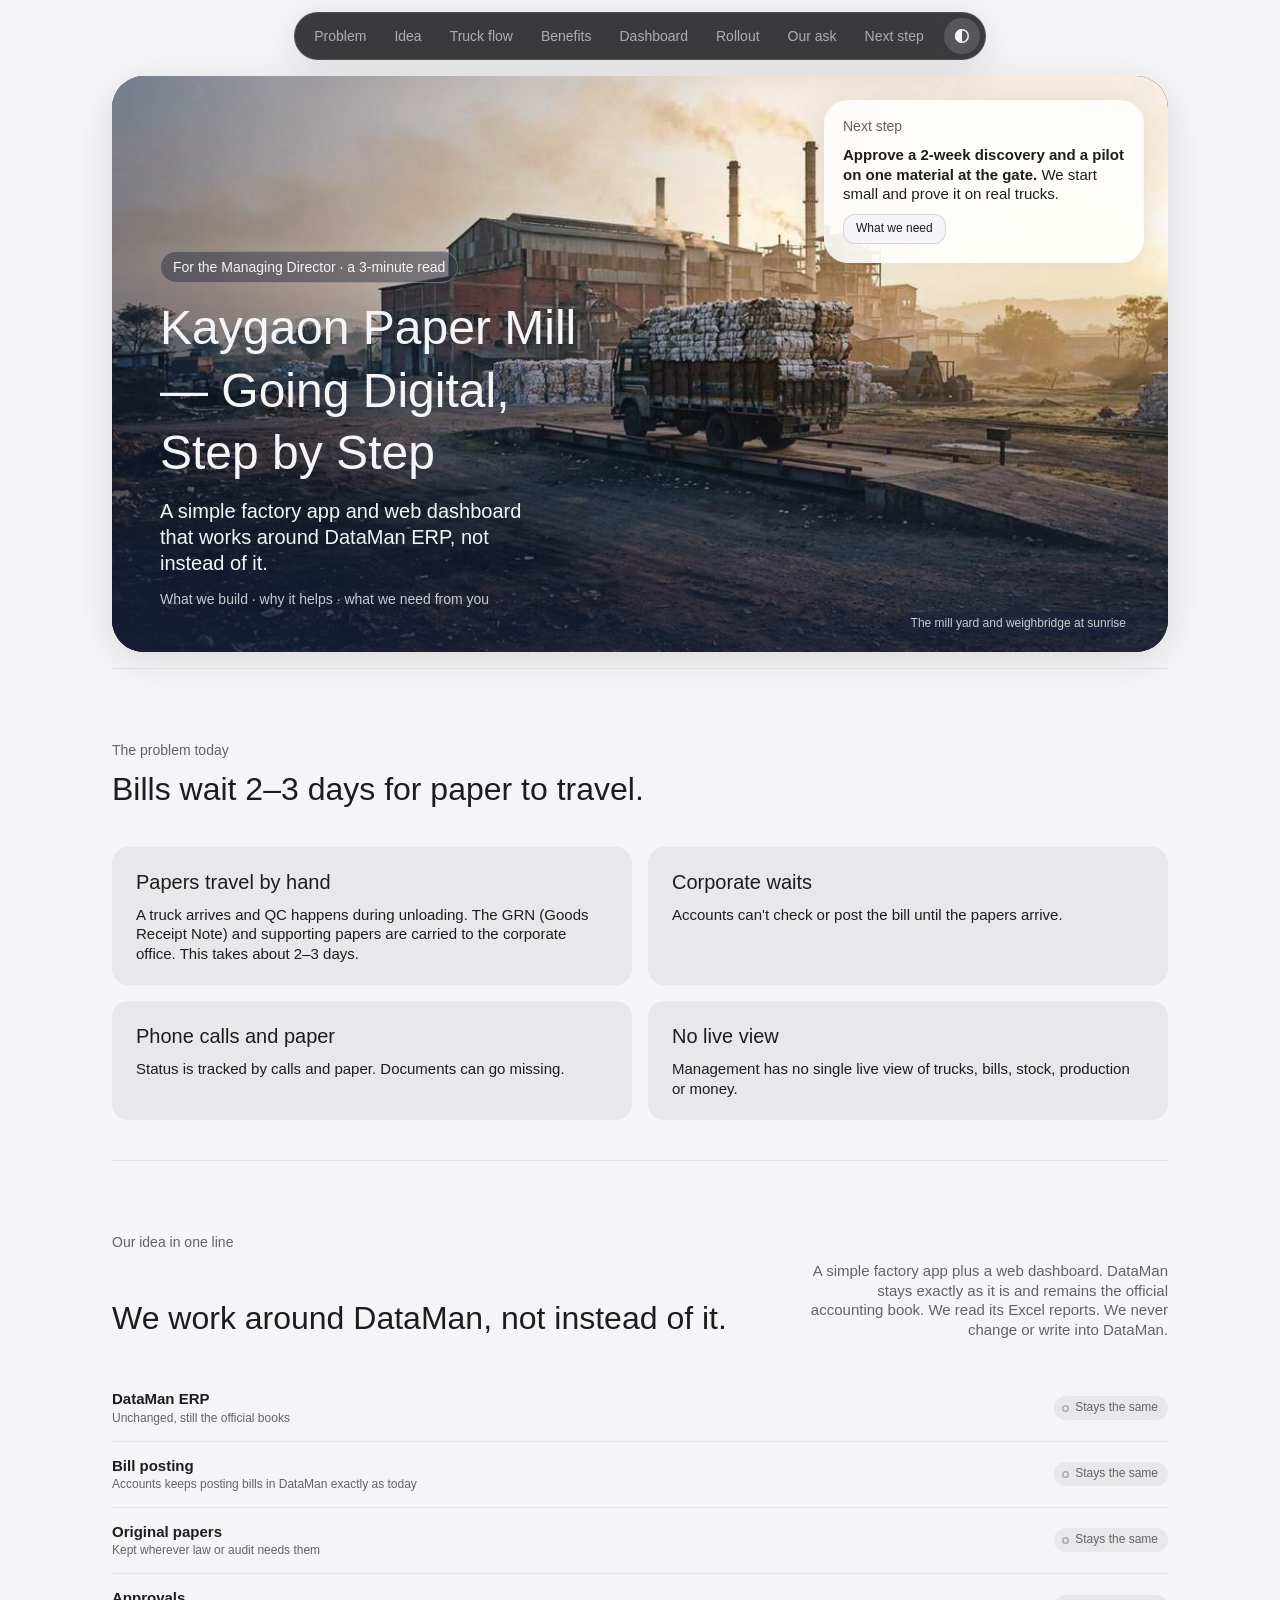
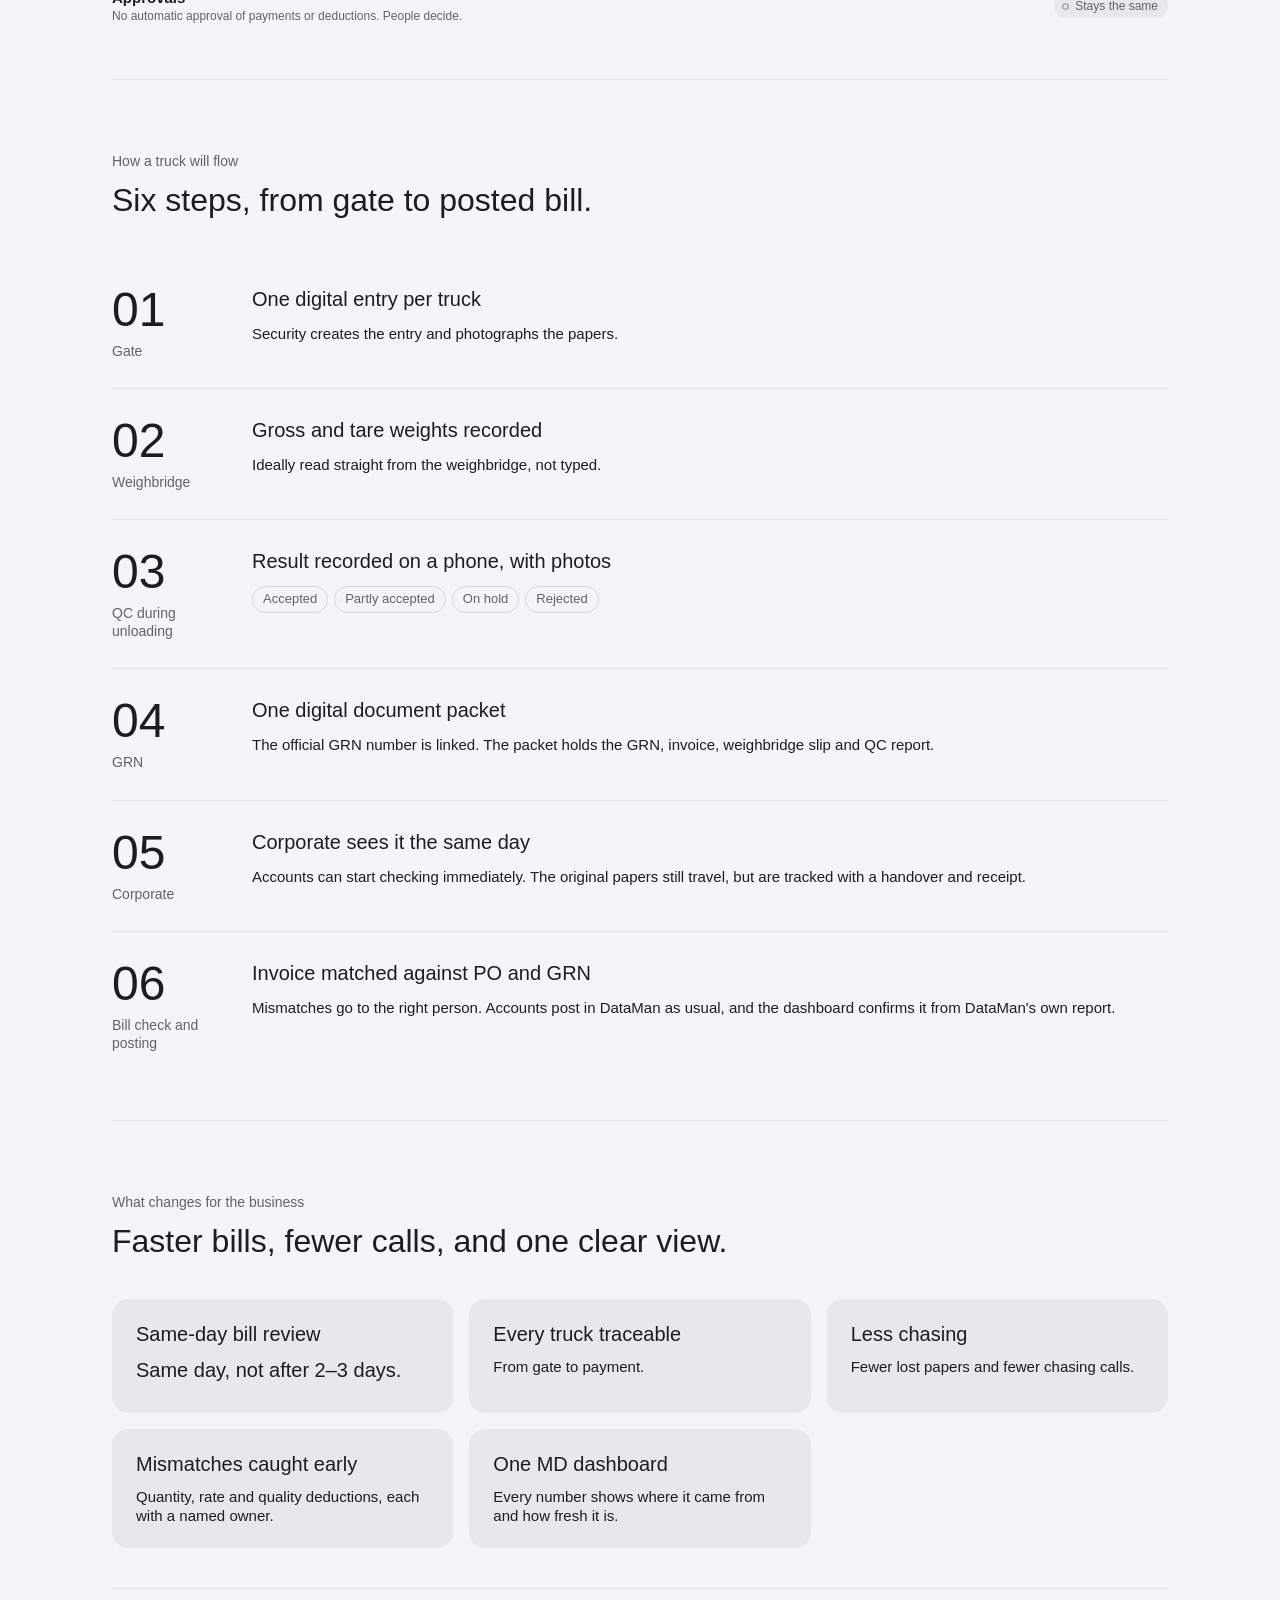
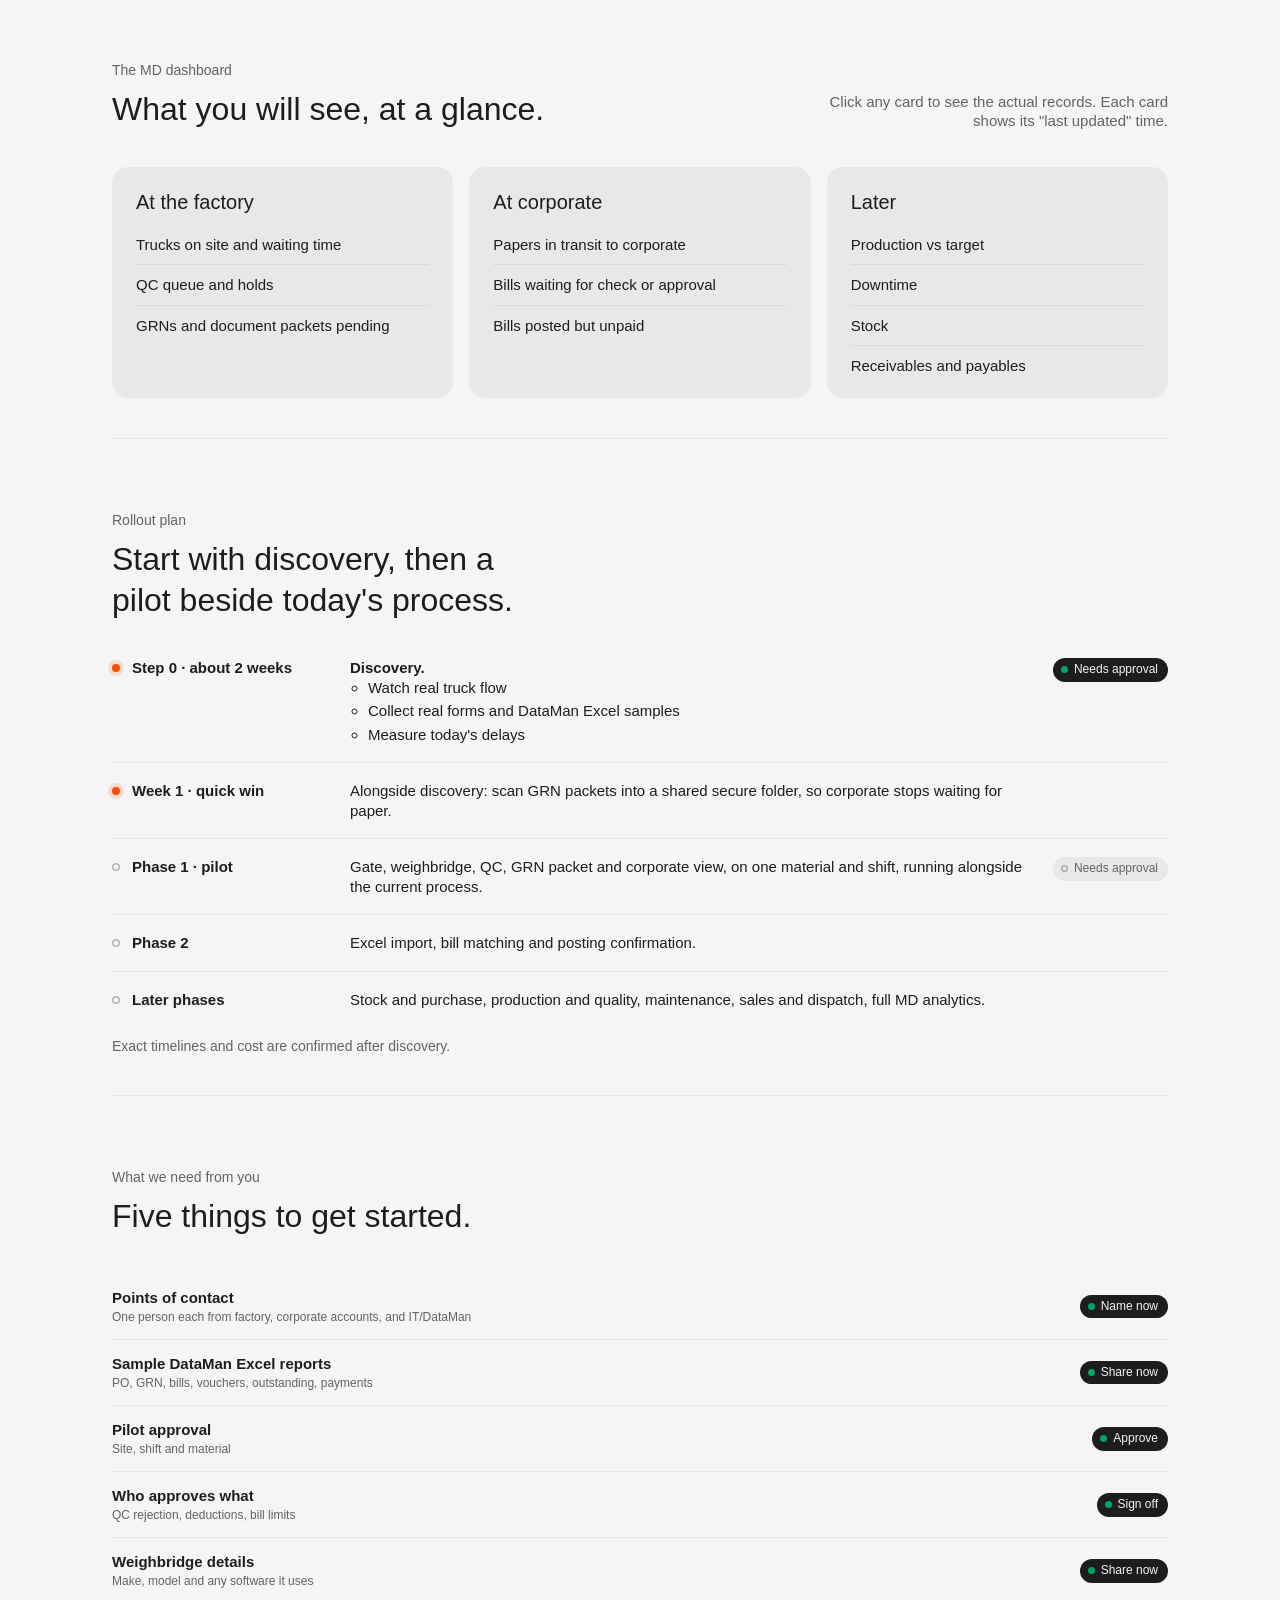
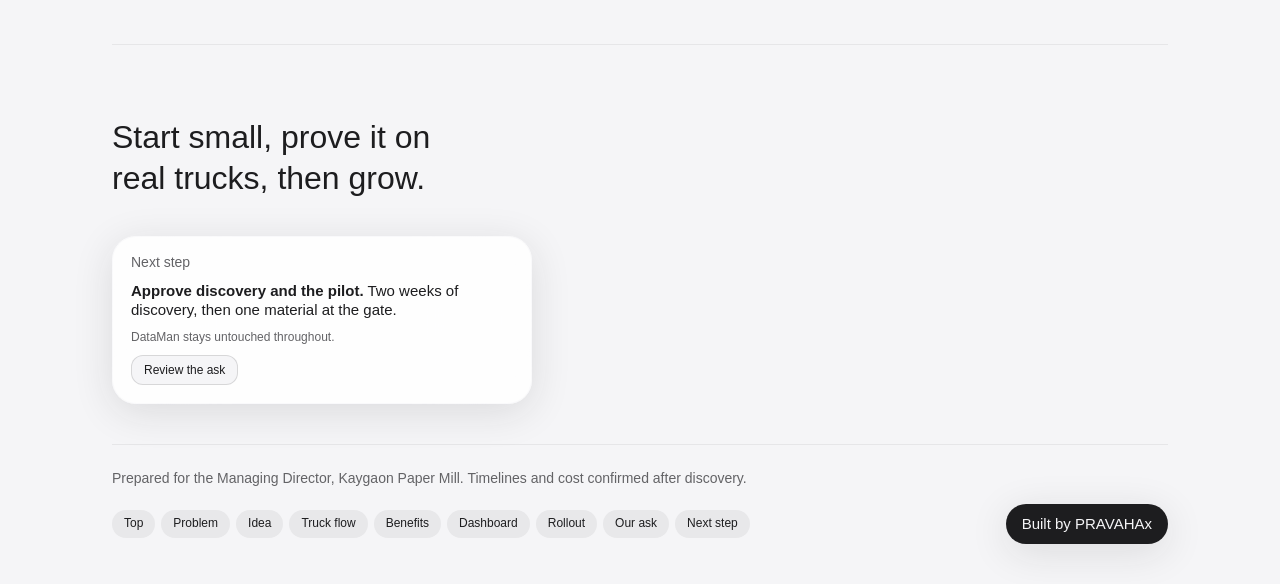
==== commit 7d11d3e2: "Add PRAVAHAx credit" ====
--- a/md-brief/index.html
+++ b/md-brief/index.html
@@ -289,6 +289,7 @@
       <footer class="foot">
         <p>Prepared for the Managing Director, Kaygaon Paper Mill. Timelines and cost confirmed after discovery.</p>
         <nav aria-label="Back to sections" data-auto></nav>
+        <span class="badge"><span>Built by PRAVAHAx</span></span>
       </footer>
     </div>
     <script src="ui.js"></script>
